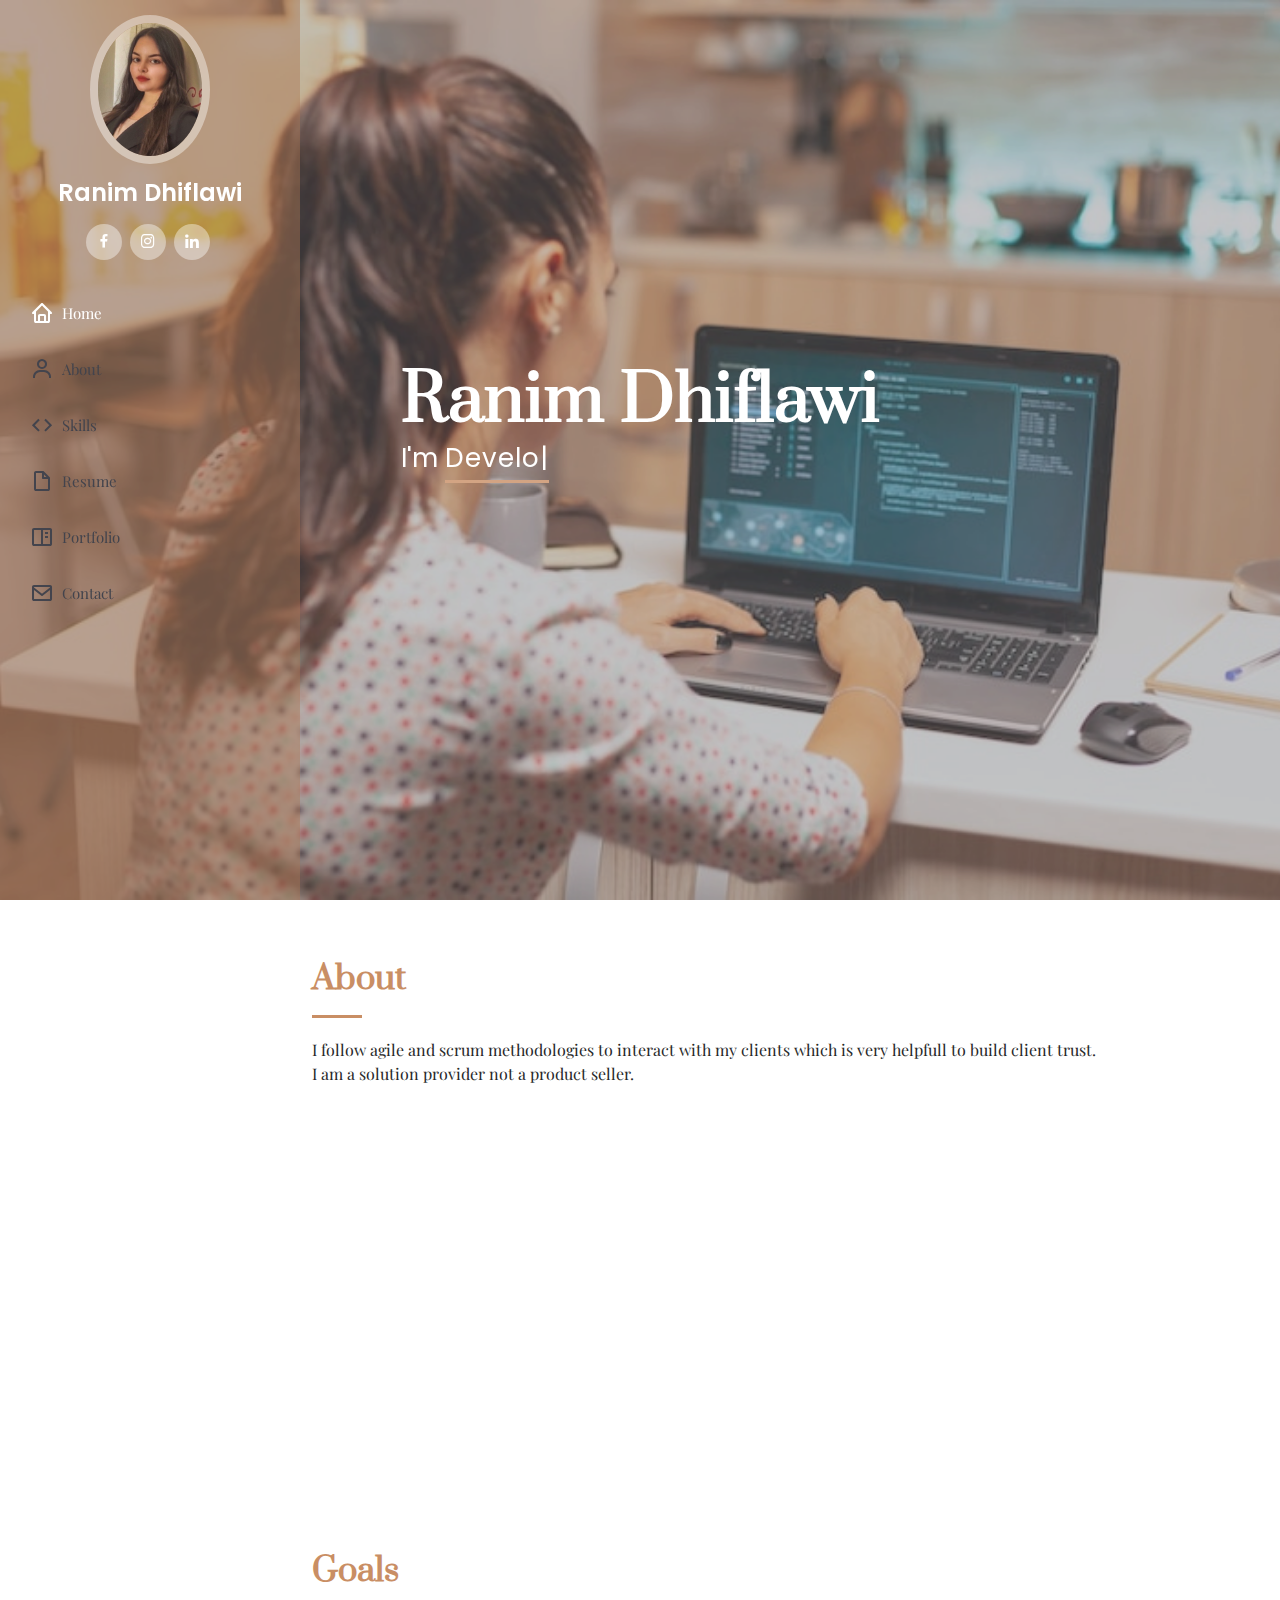
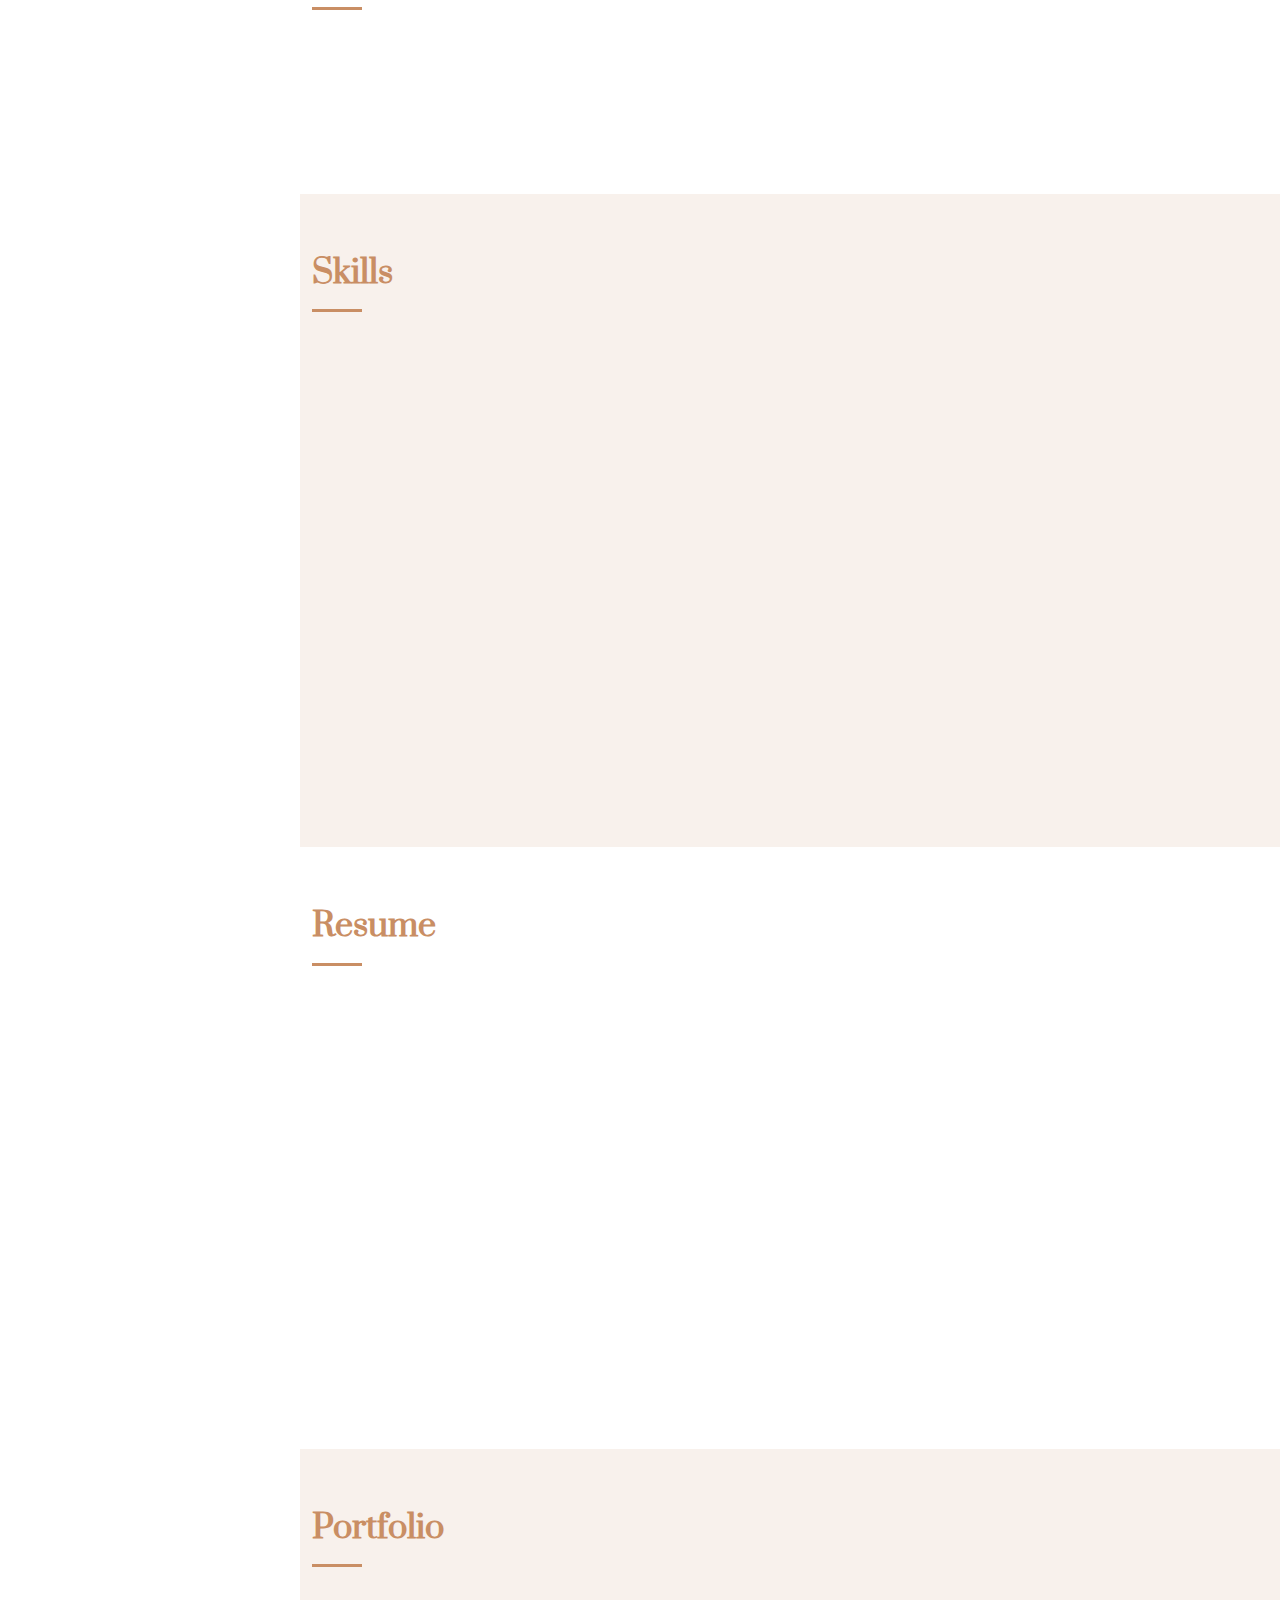
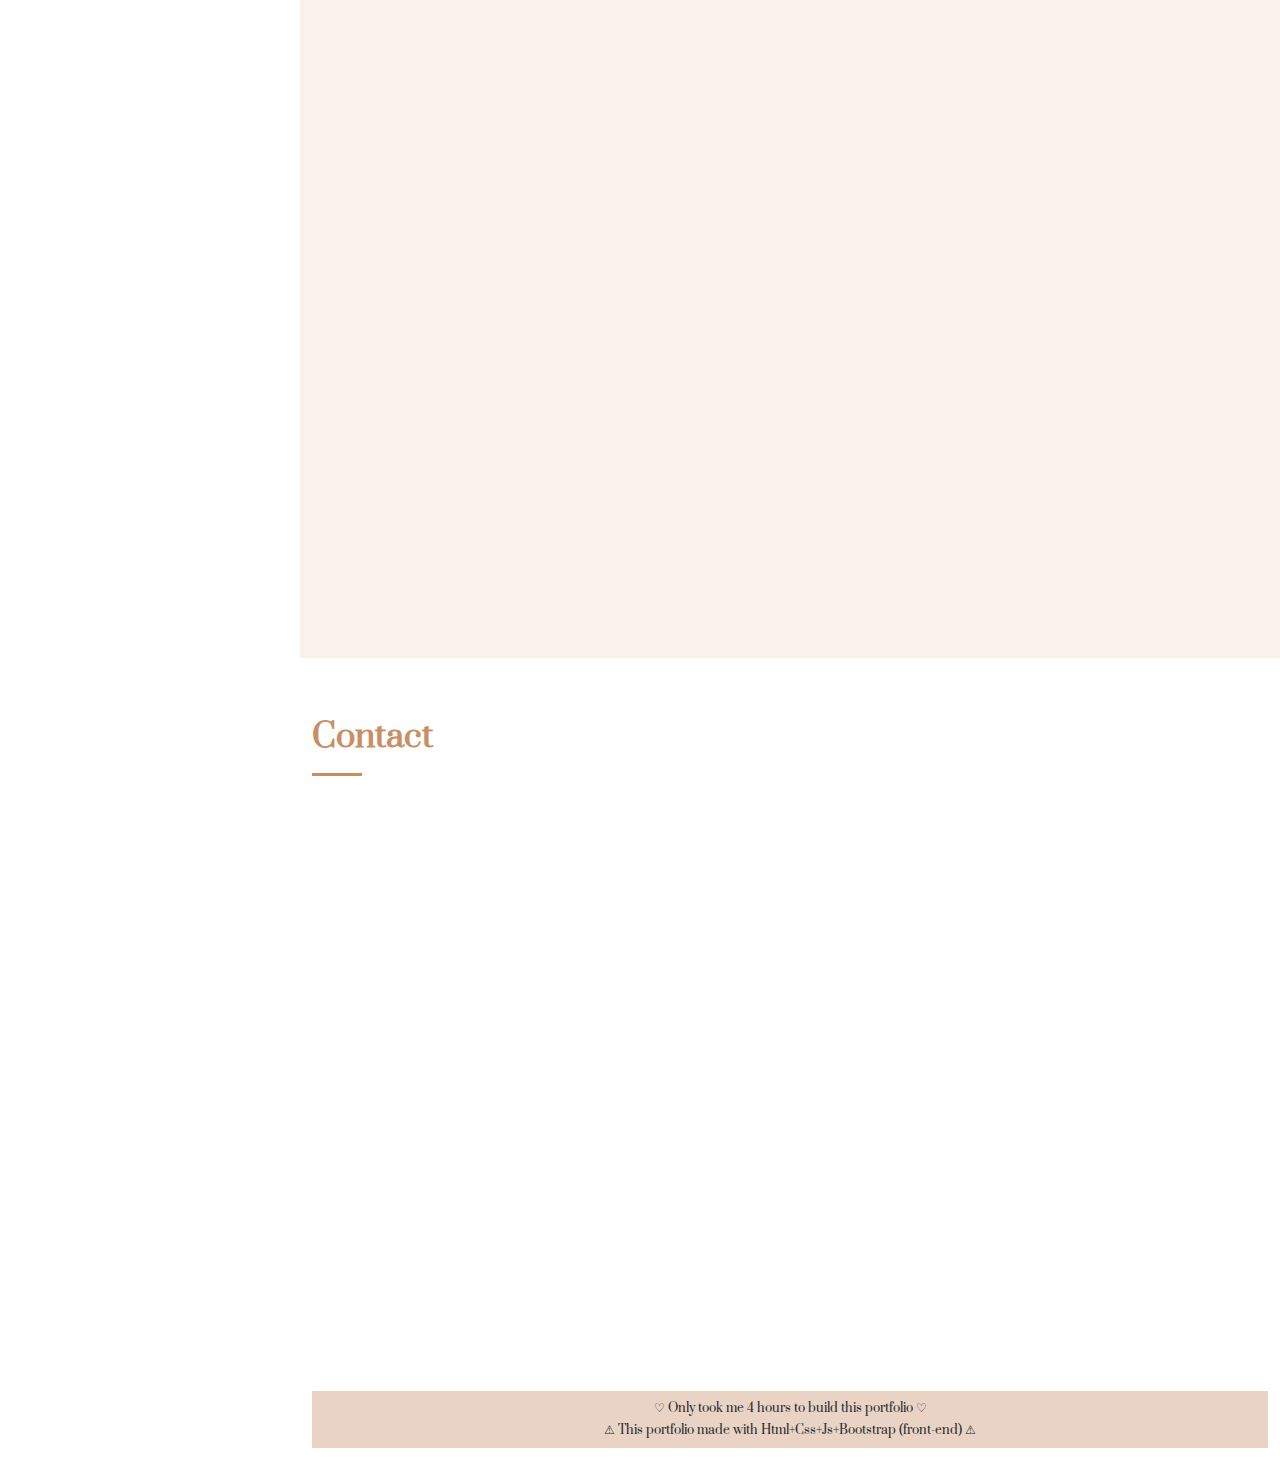
==== index.html @ de50f318 "commit" ====
<!DOCTYPE html>
<html lang="en">
<head>
  <meta charset="utf-8">
  <meta content="width=device-width, initial-scale=1.0" name="viewport">

  <title>Portfolio</title>
  <meta content="" name="description">
  <meta content="" name="keywords">

  <!-- Favicons -->
  <link href="assets/img/favicon.png" rel="icon">
  <link href="assets/img/apple-touch-icon.png" rel="apple-touch-icon">

  <!-- Google Fonts -->
  <link href="https://fonts.googleapis.com/css?family=Open+Sans:300,300i,400,400i,600,600i,700,700i|Raleway:300,300i,400,400i,500,500i,600,600i,700,700i|Poppins:300,300i,400,400i,500,500i,600,600i,700,700i" rel="stylesheet">

  <!-- Vendor CSS Files -->
  <link href="assets/vendor/aos/aos.css" rel="stylesheet">
  <link href="assets/vendor/bootstrap/css/bootstrap.min.css" rel="stylesheet">
  <link href="assets/vendor/bootstrap-icons/bootstrap-icons.css" rel="stylesheet">
  <link href="assets/vendor/boxicons/css/boxicons.min.css" rel="stylesheet">
  <link href="assets/vendor/glightbox/css/glightbox.min.css" rel="stylesheet">
  <link href="assets/vendor/swiper/swiper-bundle.min.css" rel="stylesheet">

  <!-- Template Main CSS File -->
  <link href="assets/css/style.css" rel="stylesheet">

  <!-- =======================================================
  * Template Name: iPortfolio - v3.8.0
  * Template URL: https://bootstrapmade.com/iportfolio-bootstrap-portfolio-websites-template/
  * Author: BootstrapMade.com
  * License: https://bootstrapmade.com/license/
  ======================================================== -->
</head>

<body>

  <!-- ======= Mobile nav toggle button ======= -->
  <i class="bi bi-list mobile-nav-toggle d-xl-none"></i>

  <!-- ======= Header ======= -->
  <header id="header">
    <div class="d-flex flex-column">

      <div class="profile">
        <img src="assets/img/me1.png" alt="" class="img-fluid rounded-circle">
        <h1 class="text-light"><a href="index.html">Ranim Dhiflawi</a></h1>
        <div class="social-links mt-3 text-center">
          <a href="https://www.facebook.com/ranim.dhiflawi/" class="facebook"><i class="bx bxl-facebook"></i></a>
          <a href="https://www.instagram.com/ranim.dhiflawi/" class="instagram"><i class="bx bxl-instagram"></i></a>
          <a href="www.linkedin.com/in/ranim-dhiflawi" class="linkedin"><i class="bx bxl-linkedin"></i></a>
        </div>
      </div>

      <nav id="navbar" class="nav-menu navbar">
        <ul>
          <li><a href="#hero" class="nav-link scrollto active"><i class="bx bx-home"></i> <span>Home</span></a></li>
          <li><a href="#about" class="nav-link scrollto"><i class="bx bx-user"></i> <span>About</span></a></li>
          <li><a href="#skills" class="nav-link scrollto"><i class='bx bx-expand-horizontal'></i> <span>Skills</span></a></li>
          <li><a href="#resume" class="nav-link scrollto"><i class="bx bx-file-blank"></i> <span>Resume</span></a></li>
          <li><a href="#portfolio" class="nav-link scrollto"><i class="bx bx-book-content"></i> <span>Portfolio</span></a></li>
          <li><a href="#contact" class="nav-link scrollto"><i class="bx bx-envelope"></i> <span>Contact</span></a></li>
        </ul>
      </nav><!-- .nav-menu -->
    </div>
  </header><!-- End Header -->

  <!-- ======= Hero Section ======= -->
  <section id="hero" class="d-flex flex-column justify-content-center align-items-center">
    <div class="hero-container" data-aos="fade-in">
      <h1>Ranim Dhiflawi</h1>
      <p>I'm <span class="typed" data-typed-items="Developer,  Designer,  Freelancer"></span></p>
    </div>
  </section><!-- End Hero -->

  <main id="main">

    <!-- ======= About Section ======= -->
    <section id="about" class="about">
      <div class="container">

        <div class="section-title">
          <h2>About</h2>
          <p>I follow agile and scrum methodologies to interact with my clients which is very helpfull to build client trust.<br> I am a solution provider not a product seller.</p>
        </div>

        <div class="row">
          <div class="col-lg-4" data-aos="fade-right">
            <img src="assets/img/me.JPG" class="img-fluid" alt="">
          </div>
          <div class="col-lg-8 pt-4 pt-lg-0 content" data-aos="fade-left">
            <h3>Junior Web Developer.</h3> <br>
            <div class="row">
              <div class="col-lg-6">
                <ul>
                  <li><i class="bi bi-chevron-right"></i> <strong>Birthday:</strong> <span>26 April 2000</span></li>
                  <li><i class="bi bi-chevron-right"></i> <strong>Phone:</strong> <span>+216 92 872 482</span></li>
                  <li><i class="bi bi-chevron-right"></i> <strong>City:</strong> <span>Tunisia</span></li>
                </ul>
              </div>
              <div class="col-lg-6">
                <ul>
                  <li><i class="bi bi-chevron-right"></i> <strong>Degree:</strong> <span>Bachelor</span></li>
                  <li><i class="bi bi-chevron-right"></i> <strong>Email:</strong> <span>dhiflawiranim@gmail.com</span></li>
                  <li><i class="bi bi-chevron-right"></i> <strong>Freelance:</strong> <span>Available</span></li>
                </ul>
              </div>
            </div> <br>
            <p>
              Problem solver and strong communicator eager to prove my value and talent. Motivated to expand my skill set through targeted mentorship and challenging projects.
              <br>Besides, I enjoy working collaboratively but can also run with projects independently.
            </p>
          </div>
        </div>

      </div>
    </section><!-- End About Section -->

    <!-- ======= Facts Section ======= -->
    <section id="facts" class="facts">
      <div class="container">

        <div class="section-title">
          <h2>Goals</h2>
        </div>

        <div class="row no-gutters">

          <div class="col-lg-4 col-md-6 d-md-flex align-items-md-stretch" data-aos="fade-up">
            <div class="count-box">
              <i class="bi bi-emoji-smile"></i>
              <span data-purecounter-start="0" data-purecounter-end="232" data-purecounter-duration="1" class="purecounter"></span>
              <p><strong>Happy Clients</strong></p>
            </div>
          </div>

          <div class="col-lg-4 col-md-6 d-md-flex align-items-md-stretch" data-aos="fade-up" data-aos-delay="100">
            <div class="count-box">
              <i class="bi bi-journal-richtext"></i>
              <span data-purecounter-start="0" data-purecounter-end="521" data-purecounter-duration="1" class="purecounter"></span>
              <p><strong>Completed Projects</strong></p>
            </div>
          </div>


          <div class="col-lg-4 col-md-6 d-md-flex align-items-md-stretch" data-aos="fade-up" data-aos-delay="300">
            <div class="count-box">
              <i class="bi bi-people"></i>
              <span data-purecounter-start="0" data-purecounter-end="32" data-purecounter-duration="1" class="purecounter"></span>
              <p><strong>Experience</strong></p>
            </div>
          </div>

        </div>

      </div>
    </section><!-- End Facts Section -->

    <!-- ======= Skills Section ======= -->
    <section id="skills" class="skills section-bg">
      <div class="container">

        <div class="section-title">
          <h2>Skills</h2>
        </div>

        <div class="row skills-content" >

          <div class="col-lg-6" data-aos="fade-up">

            <div class="progress">
              <span class="skill">HTML <i class="val">90%</i></span>
              <div class="progress-bar-wrap">
                <div class="progress-bar" role="progressbar" aria-valuenow="90" aria-valuemin="0" aria-valuemax="90"></div>
              </div>
            </div>

            <div class="progress">
              <span class="skill">CSS <i class="val">90%</i></span>
              <div class="progress-bar-wrap">
                <div class="progress-bar" role="progressbar" aria-valuenow="90" aria-valuemin="0" aria-valuemax="100"></div>
              </div>
            </div>

            <div class="progress">
              <span class="skill">JavaScript <i class="val">70%</i></span>
              <div class="progress-bar-wrap">
                <div class="progress-bar" role="progressbar" aria-valuenow="70" aria-valuemin="0" aria-valuemax="100"></div>
              </div>
            </div>

          </div>

          <div class="col-lg-6" data-aos="fade-up" data-aos-delay="100">

            <div class="progress">
              <span class="skill">Django <i class="val">80%</i></span>
              <div class="progress-bar-wrap">
                <div class="progress-bar" role="progressbar" aria-valuenow="80" aria-valuemin="0" aria-valuemax="100"></div>
              </div>
            </div>

            <div class="progress">
              <span class="skill">UML <i class="val">95%</i></span>
              <div class="progress-bar-wrap">
                <div class="progress-bar" role="progressbar" aria-valuenow="95" aria-valuemin="0" aria-valuemax="100"></div>
              </div>
            </div>

            <div class="progress">
              <span class="skill">Photoshop <i class="val">50%</i></span>
              <div class="progress-bar-wrap">
                <div class="progress-bar" role="progressbar" aria-valuenow="50" aria-valuemin="0" aria-valuemax="100"></div>
              </div>
            </div>

          </div>

        </div>
     
        <div class="row no-gutters" >
          <div class="col-lg-4" data-aos="fade-up">

            <div class="progress">
              <span class="skill">Arabic<i class="val" style="color: #6b6a6a8d;">Native or bilingual proficiency</i></span>
              <div class="progress-bar-wrap">
                <div class="progress-bar" role="progressbar" aria-valuenow="99" aria-valuemin="0" aria-valuemax="90"></div>
              </div>
            </div>

            

          </div>

          <div class="col-lg-4" data-aos="fade-up" data-aos-delay="100">

            <div class="progress">
              <span class="skill">French <i class="val" style="color: #6b6a6a8d;">Professional working proficiency</i></span>
              <div class="progress-bar-wrap">
                <div class="progress-bar" role="progressbar" aria-valuenow="80" aria-valuemin="0" aria-valuemax="100"></div>
              </div>
            </div>


          </div>
          <div class="col-lg-4" data-aos="fade-up" data-aos-delay="100">

            <div class="progress">
              <span class="skill">English <i class="val" style="color: #6b6a6a8d;">Professional working proficiency</i></span>
              <div class="progress-bar-wrap">
                <div class="progress-bar" role="progressbar" aria-valuenow="50" aria-valuemin="0" aria-valuemax="100"></div>
              </div>
            </div>


          </div>

        </div>
        
        <div class="row no-gutters" >
          <div class="col-lg-12" data-aos="fade-up">

            <div class="progress">
              <p style="font-size:30px ; margin-top: -10px;">📝PS:</p><span class="skill">I also have an interest in artificial intelligence and machine learning. <br>   ↪ I am familiar with detection, face recognition, data mining and classification algorithms. </span> <br>
              
            </div>

            
          </div>
        </div>
      </div>
    </section><!-- End Skills Section -->

    <!-- ======= Resume Section ======= -->
    <section id="resume" class="resume">
      <div class="container">

        <div class="section-title">
          <h2>Resume</h2>
        </div>

        <div class="row">
          <div class="col-lg-6" data-aos="fade-up">
        
            <h3 class="resume-title">🧑‍🎓Education</h3>
            <div class="resume-item">
              <h4>Bachelor of Software Engineering</h4>
              <h5>ISSAT Sousse</h5>
              <p>2019-2022</p>
              
            </div>
            <h3 class="resume-title">💼Training</h3>
            <div class="resume-item">
              <h4>Web Developer</h4>
              <h5>ETC Tunisie</h5>
              <p>2022</p>
              
            </div>
          </div>
          <div class="col-lg-6" data-aos="fade-up" data-aos-delay="100">
            <h3 class="resume-title">🏆Professional Skills</h3>
            <div class="resume-item">
              <h4>Certificate FullStack Web Development</h4>
              <h5>Chaaben Group</h5>
            </div>
            <div class="resume-item">
              <h4>Certificate Django</h4>
              <h5>ITGATE group</h5>
            </div>
          </div>
        </div>

      </div>
    </section><!-- End Resume Section -->

    <!-- ======= Portfolio Section ======= -->
    <section id="portfolio" class="portfolio section-bg">
      <div class="container">

        <div class="section-title">
          <h2>Portfolio</h2>
        </div>

        <div class="row" data-aos="fade-up">
          <div class="col-lg-12 d-flex justify-content-center">
            <ul id="portfolio-flters">
              <li data-filter="*" class="filter-active">All</li>
              <li data-filter=".filter-web">Web</li>
              <li data-filter=".filter-mobile">Mobile</li>
              <li data-filter=".filter-design">Design</li>
            </ul>
          </div>
        </div>

        <div class="row portfolio-container" data-aos="fade-up" data-aos-delay="100">

          <div class="col-lg-4 col-md-6 portfolio-item filter-web">
            <div class="portfolio-wrap">
              <img src="assets/img/portfolio/portfolio-1.png" class="img-fluid" alt="">
              <div class="portfolio-links">
                <a href="assets/img/portfolio/portfolio-1.png" data-gallery="portfolioGallery" class="portfolio-lightbox" title="App 1"><i class="bx bx-plus"></i></a>
                <a href="tedalel.html" title="More Details"><i class="bx bx-link"></i></a>
              </div>
            </div>
          </div>

          <div class="col-lg-4 col-md-6 portfolio-item filter-web">
            <div class="portfolio-wrap">
              <img src="assets/img/portfolio/portfolio-2.png" class="img-fluid" alt="">
              <div class="portfolio-links">
                <a href="assets/img/portfolio/portfolio-2.png" data-gallery="portfolioGallery" class="portfolio-lightbox" title="Web 3"><i class="bx bx-plus"></i></a>
                <a href="moviespree.html" title="More Details"><i class="bx bx-link"></i></a>
              </div>
            </div>
          </div>

          <div class="col-lg-4 col-md-6 portfolio-item filter-web">
            <div class="portfolio-wrap">
              <img src="assets/img/portfolio/portfolio-3.jpg" class="img-fluid" alt="">
              <div class="portfolio-links">
                <a href="assets/img/portfolio/portfolio-3.jpg" data-gallery="portfolioGallery" class="portfolio-lightbox" title="App 2"><i class="bx bx-plus"></i></a>
                <a href="perpro.html" title="More Details"><i class="bx bx-link"></i></a>
              </div>
            </div>
          </div>

          <div class="col-lg-4 col-md-6 portfolio-item filter-mobile">
            <div class="portfolio-wrap">
              <img src="assets/img/portfolio/portfolio-4.png" class="img-fluid" alt="">
              <div class="portfolio-links">
                <a href="assets/img/portfolio/portfolio-4.png" data-gallery="portfolioGallery" class="portfolio-lightbox" title="Card 2"><i class="bx bx-plus"></i></a>
                <a href="doremi.html" title="More Details"><i class="bx bx-link"></i></a>
              </div>
            </div>
          </div>

          <div class="col-lg-4 col-md-6 portfolio-item filter-web">
            <div class="portfolio-wrap">
              <img src="assets/img/portfolio/portfolio-5.png" class="img-fluid" alt="">
              <div class="portfolio-links">
                <a href="assets/img/portfolio/portfolio-5.png" data-gallery="portfolioGallery" class="portfolio-lightbox" title="Web 2"><i class="bx bx-plus"></i></a>
                <a href="shop.html" title="More Details"><i class="bx bx-link"></i></a>
              </div>
            </div>
          </div>

          <div class="col-lg-4 col-md-6 portfolio-item filter-design">
            <div class="portfolio-wrap">
              <img src="assets/img/portfolio/portfolio-6.jpg" class="img-fluid" alt="">
              <div class="portfolio-links">
                <a href="assets/img/portfolio/portfolio-6.jpg" data-gallery="portfolioGallery" class="portfolio-lightbox" title="App 3"><i class="bx bx-plus"></i></a>
                <a href="design.html" title="More Details"><i class="bx bx-link"></i></a>
              </div>
            </div>
          </div>

          

         

        </div>

      </div>
    </section><!-- End Portfolio Section -->
    
    <!-- ======= Contact Section ======= -->
    <section id="contact" class="contact">
      <div class="container">

        <div class="section-title">
          <h2>Contact</h2>
        </div>

        <div class="row" data-aos="fade-in">

          <div class="col-lg-5 d-flex align-items-stretch">
            <div class="info">
              <br><br><br>
              <div class="address">
                <i class="bi bi-geo-alt"></i>
                <h4>Location:</h4>
                <p style="font-size: 15px;">Tunisia</p>
              </div>
              <br>
              <div class="email">
                <i class="bi bi-envelope"></i>
                <h4>Email:</h4>
                <p style="font-size: 15px;">dhiflawiranim@gmail.com</p>
              </div>
              <br>
              <div class="phone">
                <i class="bi bi-phone"></i>
                <h4>Call:</h4>
                <p style="font-size: 15px;">+216 92 872 482</p>
              </div>

             
            </div>

          </div>

          <div class="col-lg-7 mt-5 mt-lg-0 d-flex align-items-stretch">
            <svg style="width: 90%;"class="animated" id="freepik_stories-get-in-touch" xmlns="http://www.w3.org/2000/svg" viewBox="0 0 500 500" version="1.1" xmlns:xlink="http://www.w3.org/1999/xlink" xmlns:svgjs="http://svgjs.com/svgjs"><style>svg#freepik_stories-get-in-touch:not(.animated) .animable {opacity: 0;}svg#freepik_stories-get-in-touch.animated #freepik--Icons--inject-32 {animation: 1s 1 forwards cubic-bezier(.36,-0.01,.5,1.38) slideUp,1.5s Infinite  linear shake;animation-delay: 0s,1s;}            @keyframes slideUp {                0% {                    opacity: 0;                    transform: translateY(30px);                }                100% {                    opacity: 1;                    transform: inherit;                }            }                    @keyframes shake {                10%, 90% {                    transform: translate3d(-1px, 0, 0);                  }                  20%, 80% {                    transform: translate3d(2px, 0, 0);                  }                  30%, 50%, 70% {                    transform: translate3d(-4px, 0, 0);                  }                  40%, 60% {                    transform: translate3d(4px, 0, 0);                  }            }        </style><g id="freepik--background-simple--inject-32" class="animable" style="transform-origin: 247.088px 207.689px;"><path d="M324.18,23.36S251.45-2.51,180.05,38.67,72.62,161.59,41.69,227.06,28.56,359.14,83.06,389.51s91.56-14.4,168-16.58,97,8.75,160.47-34.44,74.92-145.2,24.87-220.68S324.18,23.36,324.18,23.36Z" style="fill: #C98E64; transform-origin: 247.088px 207.689px;" id="elexdwy76edvf" class="animable"></path><g id="el2ajh9bhrj6d"><path d="M324.18,23.36S251.45-2.51,180.05,38.67,72.62,161.59,41.69,227.06,28.56,359.14,83.06,389.51s91.56-14.4,168-16.58,97,8.75,160.47-34.44,74.92-145.2,24.87-220.68S324.18,23.36,324.18,23.36Z" style="fill: rgb(255, 255, 255); opacity: 0.7; transform-origin: 247.088px 207.689px;" class="animable" id="elhmolal4bxnr"></path></g></g><g id="freepik--Plants--inject-32" class="animable" style="transform-origin: 252.028px 394.725px;"><path d="M454.36,398.16c-4-.57-11.61-5.53-11.62-5.53s4.79-4,5.12-4.24c3.89-2.49,12.86-5,16.85-1.73a6.12,6.12,0,0,1,.13,9.11C462.25,398.33,457.77,398.65,454.36,398.16Z" style="fill: #C98E64; transform-origin: 454.774px 391.727px;" id="el5gx2bafg2ir" class="animable"></path><path d="M379.77,359.77c-.1,0,1.77-6,1.93-6.36,1.87-4.22,8-11.27,13.1-10.73a6.11,6.11,0,0,1,5.13,7.51c-.74,3.58-4.3,6.32-7.42,7.79C388.85,359.71,379.77,359.77,379.77,359.77Z" style="fill: #C98E64; transform-origin: 389.936px 351.21px;" id="el6gqkf5opfiu" class="animable"></path><path d="M372.3,459.83c-1.77,2.2-3.38,4.27-4.82,6.17h-3.64c1.83-2.35,4-5,6.38-7.88,1.4-1.68,2.93-3.44,4.52-5.24a59.67,59.67,0,0,1-4-5.55c-3.25,1.09-9.89.8-10.75.76-.25,2.13-.47,4.22-.65,6.18-.42,4.45-.67,8.4-.84,11.73h-3c.24-3.4.59-7.44,1.11-12,.25-2.18.55-4.49.89-6.87-.84-.25-7.65-2.38-10.15-4.59-2.27-2-4.6-5.2-4.35-8.4a5.38,5.38,0,0,1,6.18-5.08c4.47.81,7.87,8.26,8.41,12.28,0,.24.09,2.85.1,4.5.14-1,.27-1.91.42-2.91.3-2,.66-3.93,1-6,.22-1,.44-2,.66-3.07s.54-2.09.81-3.15c.67-2.43,1.47-4.87,2.33-7.31-1.73-.26-7.85-1.3-10.41-2.95s-5.33-4.44-5.57-7.64a5.39,5.39,0,0,1,5.34-6c4.54.12,9,7,10.18,10.87.07.24.57,3.12.82,4.71.53-1.46,1.05-2.92,1.63-4.38,1.68-4.21,3.51-8.43,5.32-12.64.55-1.29,1.09-2.59,1.63-3.88-.61-.09-7.91-1.16-10.78-3-2.54-1.64-5.33-4.44-5.57-7.64a5.39,5.39,0,0,1,5.34-6c4.54.12,9,7,10.17,10.87.09.29.81,4.44.94,5.51,1.2-2.85,2.36-5.7,3.39-8.55a95.17,95.17,0,0,0,3.49-11.77c-.29,0-7.91-1.13-10.85-3-2.54-1.64-5.33-4.44-5.57-7.64a5.38,5.38,0,0,1,5.34-6c4.54.12,9,7,10.17,10.86.08.26.63,3.42.86,4.93h.26a69.09,69.09,0,0,0,1.31-12.28c.07-2.27,0-4.44-.1-6.55-1.44-.06-8-.39-10.85-1.81s-5.79-3.82-6.38-7a5.39,5.39,0,0,1,4.66-6.51c4.52-.38,9.74,5.94,11.3,9.68.09.21.72,2.37,1.16,4-.06-1-.11-1.94-.19-2.85-.29-3.43-.76-6.54-1.2-9.3-.26-1.57-.53-3-.8-4.29-1.38-.8-6.92-4.06-8.75-6.57s-3.37-6.07-2.44-9.14a5.38,5.38,0,0,1,7.13-3.63c4.19,1.75,5.91,9.76,5.57,13.8,0,.35-1.12,5.76-1.19,5.72l-.08-.05c.28,1.26.57,2.62.85,4.11.5,2.75,1,5.87,1.41,9.3a96.06,96.06,0,0,1,.64,11.12,70.85,70.85,0,0,1-1,12.42c0,.05,0,.1,0,.14.62-1.17,2.47-4.41,2.64-4.64,2.39-3.27,8.95-8.19,13.26-6.76a5.37,5.37,0,0,1,3,7.41c-1.31,2.93-4.89,4.62-7.84,5.3-3.33.77-10.59-.71-11.17-.83a95.7,95.7,0,0,1-3.32,12.25c-.79,2.34-1.66,4.67-2.56,7,.57-1,1.08-1.89,1.17-2,2.39-3.27,8.94-8.19,13.26-6.76a5.37,5.37,0,0,1,3,7.41c-1.31,2.93-4.88,4.62-7.83,5.3s-9.21-.45-10.85-.77c-.36.89-.7,1.78-1.06,2.67-1.72,4.26-3.45,8.5-5,12.71-.55,1.48-1,3-1.54,4.45.51-.89.94-1.64,1-1.74,2.39-3.28,8.94-8.19,13.26-6.77a5.38,5.38,0,0,1,3,7.42c-1.31,2.93-4.88,4.62-7.83,5.29s-8.61-.33-10.56-.71c-.46,1.54-.93,3.07-1.31,4.58-.23,1-.53,2-.71,3.06s-.4,2.06-.6,3.08c-.3,2-.63,4-.88,5.94-.19,1.34-.34,2.62-.49,3.91.53-1.48,1.64-4.36,1.76-4.59a20.88,20.88,0,0,1,7.35-7.55,5.93,5.93,0,0,1,.64-1,5.37,5.37,0,0,1,7.95-.83c3.29,3.14,2,11.23.24,14.88-.1.22-1.49,2.43-2.4,3.81.66-.73,1.28-1.45,2-2.19,1.34-1.48,2.71-2.92,4.19-4.47l2.25-2.19c.73-.75,1.6-1.45,2.4-2.18,1.91-1.67,3.92-3.26,6-4.82-1.29-1.17-5.82-5.41-7-8.2s-2-6.64-.43-9.44a5.38,5.38,0,0,1,7.74-2c3.72,2.61,3.69,10.8,2.49,14.68-.07.24-1.24,2.92-1.91,4.38,1.24-.92,2.48-1.85,3.77-2.75,3.73-2.59,7.58-5.1,11.42-7.61l3.5-2.33c-.47-.42-6-5.34-7.33-8.46-1.22-2.77-2-6.65-.43-9.45a5.37,5.37,0,0,1,7.74-2c3.72,2.6,3.69,10.8,2.49,14.67-.09.29-1.78,4.16-2.26,5.12,2.57-1.72,5.11-3.45,7.54-5.26a93.76,93.76,0,0,0,9.41-7.9c-.22-.19-6-5.3-7.38-8.5-1.22-2.77-2-6.65-.44-9.44a5.37,5.37,0,0,1,7.74-2c3.73,2.61,3.69,10.8,2.5,14.67-.08.26-1.37,3.2-2,4.59a1.59,1.59,0,0,1,.21.15,68.46,68.46,0,0,0,7.87-9.52c1.31-1.86,2.46-3.7,3.53-5.52-1.17-.85-6.47-4.75-8.05-7.49s-2.72-6.39-1.47-9.34a5.37,5.37,0,0,1,7.47-2.87c4,2.18,4.85,10.33,4.09,14.31,0,.22-.71,2.38-1.21,3.94.47-.83,1-1.68,1.41-2.48,1.65-3,3-5.87,4.13-8.42.64-1.45,1.2-2.77,1.7-4-.72-1.42-3.53-7.21-3.67-10.31s.53-6.92,3-9a5.37,5.37,0,0,1,7.95.9c2.53,3.77-.45,11.4-3,14.58-.21.28-4.1,4.19-4.14,4.12l-.05-.09c-.46,1.21-1,2.5-1.55,3.9-1.1,2.57-2.37,5.47-4,8.53a93.42,93.42,0,0,1-5.6,9.63,69.44,69.44,0,0,1-7.73,9.78.94.94,0,0,1-.1.1c1.16-.64,4.49-2.31,4.76-2.41,3.8-1.41,12-1.9,14.79,1.67a5.37,5.37,0,0,1-1.6,7.84c-2.7,1.72-6.61,1.15-9.45.09-3.2-1.2-8.44-6.43-8.86-6.85a94.35,94.35,0,0,1-9.53,8.38c-2,1.52-4,3-6,4.43,1-.52,1.95-1,2.09-1,3.8-1.41,12-1.9,14.79,1.67a5.37,5.37,0,0,1-1.6,7.84c-2.7,1.72-6.61,1.16-9.45.1s-7.44-5.46-8.63-6.63c-.78.54-1.56,1.1-2.35,1.64-3.78,2.6-7.57,5.18-11.21,7.83-1.28.93-2.5,1.9-3.74,2.86.92-.47,1.69-.85,1.81-.89,3.8-1.41,12-1.9,14.79,1.67a5.37,5.37,0,0,1-1.59,7.84c-2.71,1.72-6.62,1.16-9.46.09s-7-5-8.41-6.41c-1.23,1-2.47,2-3.61,3.09-.77.73-1.56,1.38-2.29,2.16l-2.2,2.24c-1.34,1.48-2.73,3-4,4.46-.89,1-1.73,2-2.57,3,1.27-.94,3.78-2.73,4-2.86,3.55-2,11.55-3.69,14.87-.59a5.38,5.38,0,0,1-.38,8C392.91,461,389,461,386,460.42c-3.26-.68-9-4.87-9.74-5.39C374.87,456.67,373.53,458.28,372.3,459.83Z" style="fill: #C98E64; transform-origin: 400.286px 394.725px;" id="elz5tg2j8b96k" class="animable"></path><path d="M328.36,398.16c-4-.57-11.61-5.53-11.62-5.53s4.79-4,5.12-4.24c3.89-2.49,12.86-5,16.85-1.73a6.12,6.12,0,0,1,.13,9.11C336.25,398.33,331.77,398.65,328.36,398.16Z" style="fill: #C98E64; transform-origin: 328.774px 391.727px;" id="el2bnd87ljjyt" class="animable"></path><path d="M253.77,359.77c-.1,0,1.77-6,1.93-6.36,1.87-4.22,8-11.27,13.1-10.73a6.11,6.11,0,0,1,5.13,7.51c-.74,3.58-4.3,6.32-7.42,7.79C262.85,359.71,253.77,359.77,253.77,359.77Z" style="fill: #C98E64; transform-origin: 263.936px 351.21px;" id="ela0jkjw63gin" class="animable"></path><path d="M246.3,459.83c-1.77,2.2-3.38,4.27-4.82,6.17h-3.64c1.83-2.35,4-5,6.38-7.88,1.4-1.68,2.93-3.44,4.52-5.24a59.67,59.67,0,0,1-4-5.55c-3.25,1.09-9.89.8-10.75.76-.25,2.13-.47,4.22-.65,6.18-.42,4.45-.67,8.4-.84,11.73h-2.95c.24-3.4.59-7.44,1.11-12,.25-2.18.55-4.49.89-6.87-.84-.25-7.65-2.38-10.15-4.59-2.27-2-4.6-5.2-4.35-8.4a5.38,5.38,0,0,1,6.18-5.08c4.47.81,7.87,8.26,8.41,12.28,0,.24.09,2.85.1,4.5.14-1,.27-1.91.42-2.91.3-2,.66-3.93,1-6,.22-1,.44-2,.66-3.07s.54-2.09.81-3.15c.67-2.43,1.47-4.87,2.33-7.31-1.73-.26-7.85-1.3-10.41-2.95s-5.33-4.44-5.57-7.64a5.39,5.39,0,0,1,5.34-6c4.54.12,9,7,10.18,10.87.07.24.57,3.12.82,4.71.53-1.46,1-2.92,1.63-4.38,1.68-4.21,3.51-8.43,5.32-12.64.55-1.29,1.09-2.59,1.63-3.88-.61-.09-7.91-1.16-10.78-3-2.54-1.64-5.33-4.44-5.57-7.64a5.39,5.39,0,0,1,5.34-6c4.54.12,9,7,10.17,10.87.09.29.81,4.44.94,5.51,1.2-2.85,2.36-5.7,3.39-8.55a95.17,95.17,0,0,0,3.49-11.77c-.29,0-7.91-1.13-10.85-3-2.54-1.64-5.33-4.44-5.57-7.64a5.38,5.38,0,0,1,5.34-6c4.54.12,9,7,10.17,10.86.08.26.63,3.42.86,4.93h.26a69.09,69.09,0,0,0,1.31-12.28c.07-2.27,0-4.44-.1-6.55-1.44-.06-8-.39-10.85-1.81s-5.79-3.82-6.38-7a5.39,5.39,0,0,1,4.65-6.51c4.53-.38,9.75,5.94,11.31,9.68.09.21.72,2.37,1.16,4-.06-1-.11-1.94-.19-2.85-.29-3.43-.76-6.54-1.2-9.3-.26-1.57-.53-3-.8-4.29-1.38-.8-6.92-4.06-8.75-6.57s-3.37-6.07-2.44-9.14a5.38,5.38,0,0,1,7.13-3.63c4.19,1.75,5.91,9.76,5.57,13.8,0,.35-1.12,5.76-1.19,5.72l-.08-.05c.28,1.26.57,2.62.85,4.11.5,2.75,1.05,5.87,1.41,9.3a96.06,96.06,0,0,1,.64,11.12,70.85,70.85,0,0,1-1.05,12.42c0,.05,0,.1,0,.14.62-1.17,2.47-4.41,2.64-4.64,2.39-3.27,8.95-8.19,13.26-6.76a5.37,5.37,0,0,1,3,7.41c-1.31,2.93-4.89,4.62-7.84,5.3-3.33.77-10.59-.71-11.17-.83a95.7,95.7,0,0,1-3.32,12.25c-.79,2.34-1.66,4.67-2.56,7,.57-1,1.08-1.89,1.17-2,2.39-3.27,8.94-8.19,13.26-6.76a5.37,5.37,0,0,1,3,7.41c-1.31,2.93-4.88,4.62-7.83,5.3s-9.21-.45-10.85-.77c-.36.89-.7,1.78-1.06,2.67-1.72,4.26-3.45,8.5-5,12.71-.55,1.48-1,3-1.54,4.45.51-.89.94-1.64,1-1.74,2.39-3.28,8.94-8.19,13.26-6.77a5.38,5.38,0,0,1,3,7.42c-1.31,2.93-4.88,4.62-7.83,5.29s-8.61-.33-10.56-.71c-.46,1.54-.93,3.07-1.31,4.58-.23,1-.53,2-.71,3.06s-.4,2.06-.6,3.08c-.3,2-.63,4-.88,5.94-.19,1.34-.34,2.62-.49,3.91.53-1.48,1.64-4.36,1.76-4.59a20.88,20.88,0,0,1,7.35-7.55,5.93,5.93,0,0,1,.64-1,5.37,5.37,0,0,1,8-.83c3.29,3.14,2,11.23.24,14.88-.1.22-1.49,2.43-2.4,3.81.66-.73,1.28-1.45,2-2.19,1.34-1.48,2.71-2.92,4.19-4.47l2.25-2.19c.73-.75,1.6-1.45,2.4-2.18,1.91-1.67,3.92-3.26,6-4.82-1.29-1.17-5.82-5.41-7-8.2s-2-6.64-.43-9.44a5.38,5.38,0,0,1,7.74-2c3.72,2.61,3.69,10.8,2.49,14.68-.07.24-1.24,2.92-1.91,4.38,1.24-.92,2.48-1.85,3.77-2.75,3.73-2.59,7.58-5.1,11.42-7.61l3.5-2.33c-.47-.42-6-5.34-7.33-8.46-1.22-2.77-2-6.65-.43-9.45a5.37,5.37,0,0,1,7.74-2c3.72,2.6,3.69,10.8,2.49,14.67-.09.29-1.78,4.16-2.26,5.12,2.57-1.72,5.11-3.45,7.54-5.26a93.76,93.76,0,0,0,9.41-7.9c-.22-.19-6-5.3-7.38-8.5-1.22-2.77-2-6.65-.44-9.44a5.37,5.37,0,0,1,7.74-2c3.73,2.61,3.69,10.8,2.5,14.67-.08.26-1.37,3.2-2,4.59a1.59,1.59,0,0,1,.21.15,68.46,68.46,0,0,0,7.87-9.52c1.31-1.86,2.46-3.7,3.53-5.52-1.17-.85-6.47-4.75-8.05-7.49s-2.72-6.39-1.47-9.34a5.37,5.37,0,0,1,7.47-2.87c4,2.18,4.85,10.33,4.09,14.31,0,.22-.71,2.38-1.21,3.94.47-.83,1-1.68,1.41-2.48,1.65-3,3-5.87,4.13-8.42.64-1.45,1.2-2.77,1.7-4-.72-1.42-3.53-7.21-3.67-10.31s.53-6.92,3-9a5.37,5.37,0,0,1,7.95.9c2.53,3.77-.45,11.4-3,14.58-.21.28-4.1,4.19-4.14,4.12l-.05-.09c-.46,1.21-1,2.5-1.55,3.9-1.1,2.57-2.37,5.47-4,8.53a93.42,93.42,0,0,1-5.6,9.63,69.44,69.44,0,0,1-7.73,9.78.94.94,0,0,1-.1.1c1.16-.64,4.49-2.31,4.76-2.41,3.8-1.41,12-1.9,14.79,1.67a5.37,5.37,0,0,1-1.6,7.84c-2.7,1.72-6.61,1.15-9.45.09-3.2-1.2-8.44-6.43-8.86-6.85a94.35,94.35,0,0,1-9.53,8.38c-2,1.52-4,3-6,4.43,1-.52,1.95-1,2.09-1,3.8-1.41,12-1.9,14.79,1.67a5.37,5.37,0,0,1-1.6,7.84c-2.7,1.72-6.61,1.16-9.45.1s-7.44-5.46-8.63-6.63c-.78.54-1.56,1.1-2.35,1.64-3.78,2.6-7.57,5.18-11.21,7.83-1.28.93-2.5,1.9-3.74,2.86.92-.47,1.69-.85,1.81-.89,3.8-1.41,12-1.9,14.79,1.67a5.37,5.37,0,0,1-1.59,7.84c-2.71,1.72-6.62,1.16-9.46.09s-7-5-8.41-6.41c-1.23,1-2.47,2-3.61,3.09-.77.73-1.56,1.38-2.29,2.16l-2.2,2.24c-1.34,1.48-2.73,3-4,4.46-.89,1-1.73,2-2.57,3,1.27-.94,3.78-2.73,4-2.86,3.55-2,11.55-3.69,14.87-.59a5.38,5.38,0,0,1-.38,8C266.91,461,263,461,260,460.42c-3.26-.68-9-4.87-9.74-5.39C248.87,456.67,247.53,458.28,246.3,459.83Z" style="fill: #C98E64; transform-origin: 274.336px 394.725px;" id="elfx1yha05eor" class="animable"></path><path d="M48.33,405.73c3.56-.51,10.32-4.92,10.32-4.92s-4.25-3.57-4.55-3.76c-3.45-2.21-11.42-4.46-15-1.54A5.44,5.44,0,0,0,39,403.6C41.32,405.88,45.3,406.17,48.33,405.73Z" style="fill: #C98E64; transform-origin: 47.9484px 400.012px;" id="el8uv7axga5yx" class="animable"></path><path d="M114.61,371.62c.08,0-1.58-5.33-1.72-5.65-1.66-3.75-7.07-10-11.64-9.54a5.43,5.43,0,0,0-4.56,6.68c.66,3.17,3.83,5.61,6.6,6.92C106.54,371.56,114.6,371.62,114.61,371.62Z" style="fill: #C98E64; transform-origin: 105.573px 364.013px;" id="elhzkzmm2fmsi" class="animable"></path><path d="M121.24,460.52c1.57,2,3,3.79,4.28,5.48h3.24c-1.63-2.09-3.53-4.45-5.67-7-1.25-1.49-2.61-3.06-4-4.65a53.18,53.18,0,0,0,3.59-4.94c2.88,1,8.78.71,9.55.67.22,1.9.41,3.75.57,5.5.37,3.95.6,7.46.75,10.42h2.62c-.21-3-.52-6.61-1-10.66-.22-1.93-.49-4-.78-6.1.74-.23,6.79-2.12,9-4.08,2-1.79,4.09-4.62,3.87-7.46a4.79,4.79,0,0,0-5.49-4.52c-4,.72-7,7.34-7.48,10.91,0,.21-.08,2.53-.08,4-.13-.86-.24-1.7-.38-2.59-.27-1.75-.59-3.49-.92-5.36-.2-.9-.39-1.81-.59-2.73s-.48-1.86-.72-2.8c-.59-2.16-1.3-4.33-2.07-6.49,1.54-.24,7-1.16,9.24-2.63s4.74-3.94,5-6.78a4.79,4.79,0,0,0-4.75-5.3c-4,.11-8,6.2-9,9.65-.06.22-.51,2.78-.73,4.2-.47-1.3-.93-2.6-1.45-3.9-1.49-3.74-3.12-7.49-4.72-11.23-.5-1.15-1-2.3-1.46-3.44.55-.08,7-1,9.58-2.68,2.26-1.46,4.74-3.94,5-6.79a4.77,4.77,0,0,0-4.74-5.29c-4,.11-8,6.19-9,9.65-.08.26-.72,3.95-.83,4.9-1.07-2.53-2.1-5.06-3-7.59a84.77,84.77,0,0,1-3.09-10.46c.25,0,7-1,9.63-2.69,2.26-1.46,4.74-3.94,5-6.79a4.77,4.77,0,0,0-4.74-5.29c-4,.11-8,6.19-9,9.65-.07.23-.56,3-.76,4.38h-.23A61.88,61.88,0,0,1,114,378.79c-.06-2,0-4,.09-5.83,1.28,0,7.13-.34,9.64-1.6s5.15-3.4,5.67-6.2a4.78,4.78,0,0,0-4.13-5.78c-4-.34-8.66,5.27-10,8.6-.07.18-.64,2.1-1,3.51.06-.85.1-1.72.17-2.53.25-3,.67-5.81,1.07-8.26.23-1.39.47-2.65.71-3.82,1.23-.7,6.15-3.6,7.77-5.83s3-5.39,2.17-8.12a4.78,4.78,0,0,0-6.33-3.23c-3.73,1.56-5.26,8.67-5,12.26,0,.31,1,5.12,1,5.09L116,357c-.25,1.12-.51,2.33-.76,3.65-.45,2.45-.93,5.22-1.25,8.26a84.62,84.62,0,0,0-.57,9.89,62.53,62.53,0,0,0,.93,11l0,.13c-.55-1-2.19-3.92-2.34-4.13-2.13-2.9-8-7.27-11.78-6a4.78,4.78,0,0,0-2.66,6.59c1.16,2.61,4.33,4.1,7,4.71,3,.68,9.41-.63,9.92-.74a84,84,0,0,0,3,10.89c.7,2.08,1.47,4.15,2.27,6.21-.51-.88-1-1.68-1-1.78-2.13-2.91-7.95-7.28-11.78-6a4.78,4.78,0,0,0-2.66,6.59c1.16,2.6,4.33,4.1,7,4.7s8.18-.39,9.64-.68c.31.79.62,1.59.94,2.37,1.53,3.79,3.07,7.55,4.46,11.3.5,1.31.93,2.63,1.38,3.95-.45-.79-.84-1.45-.91-1.55-2.13-2.91-8-7.28-11.78-6a4.78,4.78,0,0,0-2.66,6.59c1.16,2.6,4.34,4.1,7,4.71s7.64-.3,9.38-.63c.41,1.36.83,2.72,1.16,4.06.21.91.48,1.78.64,2.72s.35,1.83.53,2.74c.27,1.75.56,3.55.78,5.27.17,1.19.3,2.33.44,3.48-.48-1.32-1.46-3.88-1.57-4.08a18.39,18.39,0,0,0-6.53-6.71,5.21,5.21,0,0,0-.56-.9,4.78,4.78,0,0,0-7.07-.73c-2.92,2.79-1.79,10-.22,13.22.1.19,1.33,2.15,2.14,3.38l-1.75-2c-1.19-1.31-2.41-2.59-3.73-4l-2-1.94c-.65-.67-1.42-1.29-2.14-1.94-1.69-1.48-3.48-2.89-5.31-4.28,1.15-1,5.17-4.81,6.26-7.28s1.78-5.91.39-8.4a4.79,4.79,0,0,0-6.88-1.8c-3.31,2.32-3.28,9.6-2.22,13,.07.22,1.11,2.6,1.71,3.9-1.11-.82-2.21-1.65-3.36-2.45-3.31-2.3-6.73-4.52-10.14-6.76-1-.68-2.07-1.38-3.11-2.07.41-.37,5.3-4.74,6.51-7.51,1.08-2.47,1.78-5.91.39-8.4a4.79,4.79,0,0,0-6.88-1.8c-3.3,2.32-3.28,9.6-2.21,13,.08.26,1.58,3.69,2,4.54-2.28-1.52-4.53-3.06-6.7-4.67a83.6,83.6,0,0,1-8.35-7c.19-.17,5.31-4.71,6.55-7.56,1.09-2.46,1.78-5.9.39-8.39a4.78,4.78,0,0,0-6.88-1.8c-3.3,2.32-3.28,9.6-2.21,13,.07.23,1.21,2.84,1.78,4.07a2.14,2.14,0,0,1-.19.13,61.38,61.38,0,0,1-7-8.45c-1.16-1.65-2.18-3.29-3.14-4.91,1-.75,5.75-4.22,7.16-6.65s2.41-5.68,1.3-8.3a4.76,4.76,0,0,0-6.63-2.54c-3.54,1.93-4.32,9.17-3.64,12.71,0,.19.63,2.11,1.08,3.5-.42-.74-.87-1.49-1.26-2.21-1.46-2.67-2.64-5.21-3.66-7.47-.58-1.29-1.07-2.47-1.52-3.58.64-1.26,3.14-6.4,3.27-9.16s-.48-6.14-2.67-8a4.77,4.77,0,0,0-7.06.8c-2.25,3.35.4,10.13,2.63,13,.2.24,3.65,3.72,3.69,3.65l0-.07c.41,1.07.87,2.22,1.39,3.46,1,2.29,2.1,4.86,3.51,7.58a85.22,85.22,0,0,0,5,8.56,61.53,61.53,0,0,0,6.86,8.68l.1.1c-1-.57-4-2.06-4.23-2.15-3.38-1.26-10.64-1.69-13.14,1.48a4.78,4.78,0,0,0,1.41,7c2.41,1.53,5.88,1,8.4.08,2.85-1.06,7.5-5.71,7.87-6.09a82.72,82.72,0,0,0,8.48,7.45c1.73,1.35,3.51,2.65,5.32,3.93-.91-.46-1.73-.87-1.85-.91-3.38-1.25-10.65-1.69-13.14,1.49a4.77,4.77,0,0,0,1.41,7c2.41,1.53,5.88,1,8.4.08s6.61-4.84,7.67-5.88l2.09,1.46c3.36,2.31,6.72,4.6,10,6.95,1.14.83,2.23,1.69,3.33,2.54-.81-.41-1.5-.75-1.61-.79-3.38-1.25-10.64-1.69-13.14,1.49a4.77,4.77,0,0,0,1.42,7c2.4,1.53,5.88,1,8.4.08s6.21-4.46,7.47-5.7c1.1.91,2.19,1.82,3.21,2.75.69.65,1.39,1.23,2,1.92l2,2c1.19,1.31,2.43,2.66,3.56,4,.8.9,1.54,1.78,2.28,2.66-1.12-.84-3.36-2.43-3.56-2.54-3.15-1.75-10.26-3.28-13.21-.52a4.78,4.78,0,0,0,.34,7.1c2.15,1.87,5.66,1.9,8.29,1.35,2.9-.61,8-4.32,8.66-4.79C119,457.71,120.15,459.14,121.24,460.52Z" style="fill: #C98E64; transform-origin: 96.5402px 402.691px;" id="eltg2o94jv43q" class="animable"></path></g><g id="freepik--Device--inject-32" class="animable" style="transform-origin: 257px 239.175px;"><rect x="156.87" y="50.04" width="200.26" height="378.27" rx="7.67" style="fill: rgb(38, 50, 56); stroke: rgb(38, 50, 56); stroke-linecap: round; stroke-linejoin: round; transform-origin: 257px 239.175px;" id="eldzeyf16zgx" class="animable"></rect><rect x="165.78" y="91.57" width="182.46" height="295.2" style="fill: rgb(255, 255, 255); stroke: rgb(38, 50, 56); stroke-linecap: round; stroke-linejoin: round; transform-origin: 257.01px 239.17px;" id="elwax0jcg8s9l" class="animable"></rect><path d="M276.84,70.91H237.17a2.7,2.7,0,0,1-2.7-2.7h0a2.7,2.7,0,0,1,2.7-2.71h39.67a2.7,2.7,0,0,1,2.7,2.71h0A2.7,2.7,0,0,1,276.84,70.91Z" style="fill: rgb(255, 255, 255); transform-origin: 257.005px 68.205px;" id="eld05kvwq0cc" class="animable"></path><path d="M267.82,403.44A10.82,10.82,0,1,0,257,414.26,10.81,10.81,0,0,0,267.82,403.44Z" style="fill: rgb(255, 255, 255); stroke: rgb(38, 50, 56); stroke-linecap: round; stroke-linejoin: round; stroke-width: 0.704333px; transform-origin: 257px 403.44px;" id="elnb0c8533ac" class="animable"></path><rect x="251.52" y="397.95" width="10.97" height="10.97" style="fill: rgb(38, 50, 56); transform-origin: 257.005px 403.435px;" id="eltln5pqy3w8" class="animable"></rect></g><g id="freepik--character-2--inject-32" class="animable" style="transform-origin: 403.916px 286.187px;"><path d="M361.78,274.83l-1.18,9s-4.88,33.43-1.5,50.71,9.76,34.93,10.14,39.06-1.88,20.28.75,33.43,7.51,39.06,7.51,39.06l-4.13,9.77s-8.64,5.63-9.76,7.51a1.69,1.69,0,0,0,.75,2.63h27a15.36,15.36,0,0,0,1.13-6.39V433.32c0-2.63,1.5-47.32,3-55.21s3-67.61,3-67.61H400s7.14,59.34,9,65.73,9.77,33.8,12,39.44,4.89,25.16,6.39,30.05a101.1,101.1,0,0,1,3.38,13.52,33,33,0,0,0,1.88,6.76H453s.38-3.38-1.13-5.63-11.26-12-12.77-19.16S441.36,401,441,389.38s-3.76-13.15-3.76-23.29S441,325.15,441,310.5s-2-28.15-5.67-35.86l-5.22-5.08H365.48Z" style="fill: rgb(217, 217, 217); stroke: rgb(38, 50, 56); stroke-linecap: round; stroke-linejoin: round; transform-origin: 405.475px 367.78px;" id="elgqd73i3s52q" class="animable"></path><path d="M442.15,447.92l0,.05s-5.26-3.38-7.14-.75-1.88,4.13-1.88,4.13h-4a67.18,67.18,0,0,1,1.75,7.89,33,33,0,0,0,1.88,6.76H453s.38-3.38-1.13-5.63C450.81,458.77,445.64,453.43,442.15,447.92Z" style="fill: #C98E64; stroke: rgb(38, 50, 56); stroke-linecap: round; stroke-linejoin: round; transform-origin: 441.086px 456.109px;" id="elgdlzewec17i" class="animable"></path><path d="M432.72,466H453a11.72,11.72,0,0,0-.07-2.61H431.81C432.27,464.89,432.72,466,432.72,466Z" style="fill: rgb(255, 255, 255); stroke: rgb(38, 50, 56); stroke-linecap: round; stroke-linejoin: round; transform-origin: 442.426px 464.695px;" id="elxmxt1shqg1o" class="animable"></path><path d="M392.53,459.61v-6.38h-7.14s.38-3-3-5.26-6.77,3-6.77,3h-.18l-2.07,4.88s-8.64,5.63-9.76,7.51a1.69,1.69,0,0,0,.75,2.63h27A15.36,15.36,0,0,0,392.53,459.61Z" style="fill: #C98E64; stroke: rgb(38, 50, 56); stroke-linecap: round; stroke-linejoin: round; transform-origin: 377.894px 456.698px;" id="el0ezf80fr7lw" class="animable"></path><path d="M363.59,463.39a1.69,1.69,0,0,0,.77,2.61h27a11.07,11.07,0,0,0,.78-2.61Z" style="fill: rgb(255, 255, 255); stroke: rgb(38, 50, 56); stroke-linecap: round; stroke-linejoin: round; transform-origin: 377.693px 464.695px;" id="el4kzuxu33er5" class="animable"></path><path d="M439,427.36c.63-12.79,2.23-30.18,2-38-.37-11.65-3.76-13.15-3.76-23.29S441,325.15,441,310.5s-2-28.15-5.67-35.86l-5.22-5.08H365.48l-3.7,5.27-1.18,9s-4.88,33.43-1.5,50.71,9.76,34.93,10.14,39.06-1.88,20.28.75,33.43c1.16,5.77,2.74,14,4.16,21.42a70,70,0,0,0,18.46,1.67c.32-10.87,1.62-45.19,2.92-52,1.5-7.89,3-67.61,3-67.61H400s7.14,59.34,9,65.73,9.77,33.8,12,39.44c1,2.4,2,7.32,3,12.56A32.47,32.47,0,0,0,439,427.36Z" style="fill: rgb(255, 255, 255); stroke: rgb(38, 50, 56); stroke-linecap: round; stroke-linejoin: round; transform-origin: 399.465px 349.872px;" id="elaxr5ndarz19" class="animable"></path><line x1="404.55" y1="307.12" x2="424.83" y2="290.97" style="fill: none; stroke: rgb(38, 50, 56); stroke-linecap: round; stroke-linejoin: round; transform-origin: 414.69px 299.045px;" id="elffbixelqmg" class="animable"></line><line x1="374.87" y1="292.47" x2="385.39" y2="301.11" style="fill: none; stroke: rgb(38, 50, 56); stroke-linecap: round; stroke-linejoin: round; transform-origin: 380.13px 296.79px;" id="elulsnx6y3i5" class="animable"></line><path d="M419,110.46s-8.63-5.1-8.43-2.35,3.92,4.7,3.92,4.7-12.36-1.76-14.32-1,1.38,1.77,1.38,1.77-15.3,11.76-20.59,19.8-10,19.81-4.51,28.83,13.53,16.08,27.06,20,26.86-.2,35.88-3.92,18-14.32,16.47-27.65S442.49,123.4,433.66,114s-14.31-8-14.31-6.67A17.75,17.75,0,0,1,419,110.46Z" style="fill: rgb(38, 50, 56); stroke: rgb(38, 50, 56); stroke-linecap: round; stroke-linejoin: round; transform-origin: 415.014px 145.086px;" id="elvempcwz427" class="animable"></path><path d="M397.84,166.16l-2,15.09s-14.32,4.7-19.61,6.86-7.65,4.9-8.63,7.25-15,35-15.6,38.1.39,4.51,4.7,6.47S373,234.64,373,234.64l1.57,5.49s-7.85,13.33-9.22,17.64-3.53,17.06-3.53,17.06,14.9,7.45,38.43,6.87,35.1-7.06,35.1-7.06-2.55-12.75-5.29-20.2-5.1-10.39-5.1-13.33,8.63-18.24,8.63-18.24l18.22,8.59s-4.3-14.86-5.48-24.86-3.21-11.63-7.14-15.16-21.17-8.62-21.76-9,.78-16.86.78-16.86S403.33,169.5,397.84,166.16Z" style="fill: rgb(217, 217, 217); stroke: rgb(38, 50, 56); stroke-linecap: round; stroke-linejoin: round; transform-origin: 401.825px 223.656px;" id="elx53ikixiybo" class="animable"></path><path d="M409.22,176.49c2.74-1,6-3.59,8.56-5.91.21-2.81.39-5,.39-5s-14.84,3.94-20.33.6l-1.35,10C399.53,178.9,404.49,178.27,409.22,176.49Z" style="fill: rgb(38, 50, 56); stroke: rgb(38, 50, 56); stroke-linecap: round; stroke-linejoin: round; transform-origin: 407.33px 171.802px;" id="elm506qjyici" class="animable"></path><path d="M430,254.44c-2.75-7.45-5.1-10.39-5.1-13.33s8.63-18.24,8.63-18.24l18.22,8.59s-4.3-14.86-5.48-24.86c-.63-5.41-1.53-8.36-2.83-10.5-27.94,3.55-59-2.82-71.39-5.83a11.69,11.69,0,0,0-4.49,5.09c-1,2.36-15,35-15.6,38.1s.39,4.51,4.7,6.47S373,234.64,373,234.64l1.57,5.49s-7.85,13.33-9.22,17.64-3.53,17.06-3.53,17.06,14.9,7.45,38.43,6.87,35.1-7.06,35.1-7.06S432.76,261.89,430,254.44Z" style="fill: #C98E64; stroke: rgb(38, 50, 56); stroke-linecap: round; stroke-linejoin: round; transform-origin: 401.775px 236.001px;" id="elmzvwpm9gm8p" class="animable"></path><path d="M375.48,229.24s-3.9-8.17-2.84-12.43,1.78-5.33,1.78-5.33" style="fill: none; stroke: rgb(38, 50, 56); stroke-linecap: round; stroke-linejoin: round; transform-origin: 373.969px 220.36px;" id="el14o5oy2ky69" class="animable"></path><path d="M446.29,206.6c-.63-5.41-1.53-8.36-2.83-10.5-27.94,3.55-59-2.82-71.39-5.83a11.69,11.69,0,0,0-4.49,5.09c-.34.83-2.31,5.42-4.73,11.14,11,3,53.13,13.43,84.87,8.54C447.12,212.13,446.6,209.2,446.29,206.6Z" style="fill: #C98E64; stroke: rgb(38, 50, 56); stroke-linecap: round; stroke-linejoin: round; transform-origin: 405.285px 203.298px;" id="elqcl7sjy2vol" class="animable"></path><path d="M401.67,129.7l25,16.11-.69,6.51s4.46-4.45,5.15.35-1,7.2-4.12,8.57-4.8,1-4.8,1-7.54,8.22-13,10.28-11.3,2.6-14-1.86-6.54-12.54-5.51-17.34S400,129.7,400,129.7Z" style="fill: rgb(217, 217, 217); stroke: rgb(38, 50, 56); stroke-linecap: round; stroke-linejoin: round; transform-origin: 410.406px 151.88px;" id="elq6syj4jg3h" class="animable"></path><path d="M404.13,144.93a5.35,5.35,0,0,1-1.18,3.33c-1.17,1.18-3.92,2.75-3.92,3.92s2.55,3.53,4.9,3.34" style="fill: none; stroke: rgb(38, 50, 56); stroke-linecap: round; stroke-linejoin: round; transform-origin: 401.58px 150.23px;" id="elxf4ofmyb92" class="animable"></path><path d="M399.81,158.07a6.72,6.72,0,0,0,7.85-.2" style="fill: none; stroke: rgb(38, 50, 56); stroke-linecap: round; stroke-linejoin: round; transform-origin: 403.735px 158.554px;" id="elr9xefgbj6nk" class="animable"></path><path d="M409.23,147.87s4.31-1.57,6.66,1.76" style="fill: none; stroke: rgb(38, 50, 56); stroke-linecap: round; stroke-linejoin: round; transform-origin: 412.56px 148.565px;" id="elmwzxfn36g87" class="animable"></path><path d="M395.89,145.91s3.53-1.57,5.3.39" style="fill: none; stroke: rgb(38, 50, 56); stroke-linecap: round; stroke-linejoin: round; transform-origin: 398.54px 145.807px;" id="elb0roej7n0sb" class="animable"></path><path d="M398.05,139.24a5,5,0,0,1,5.49-1.57" style="fill: none; stroke: rgb(38, 50, 56); stroke-linecap: round; stroke-linejoin: round; transform-origin: 400.795px 138.321px;" id="el4pmgay1jtuk" class="animable"></path><path d="M411.19,139.63s5.49.2,6.66,5.3" style="fill: none; stroke: rgb(38, 50, 56); stroke-linecap: round; stroke-linejoin: round; transform-origin: 414.52px 142.28px;" id="el4hixztpgg95" class="animable"></path><path d="M361,227s-6.08,2.35-8,6.08-1.57,12.35,6.07,14.51,64.12-9.22,64.12-9.22a64.86,64.86,0,0,0,4.51,6.08c1.38,1.37,4.91,4.12,5.1,5.29s.59,8.63,2.16,9,1-3.53,1-3.53,2.55-3.72,2.55-5.49.39-7.45,0-8.82-9.61-9.41-11.57-10-52.16-2-56.86-2.75S362.56,226.79,361,227Z" style="fill: rgb(217, 217, 217); stroke: rgb(38, 50, 56); stroke-linecap: round; stroke-linejoin: round; transform-origin: 395.351px 242.861px;" id="elqela0dg1k4" class="animable"></path><g id="eldnt17lzstek"><rect x="415.39" y="150.74" width="11.83" height="26.49" rx="2.31" style="fill: #C98E64; stroke: rgb(38, 50, 56); stroke-miterlimit: 10; transform-origin: 421.305px 163.985px; transform: rotate(-146.39deg);" class="animable" id="elft847qg003"></rect></g><path d="M429,173.35s1.24-3.18,2.47-5.47,1.24-3.36.36-3.36a4.88,4.88,0,0,0-3.89,3.71,18.34,18.34,0,0,0-.35,5.83Z" style="fill: rgb(217, 217, 217); stroke: rgb(38, 50, 56); stroke-miterlimit: 10; transform-origin: 429.973px 169.29px;" id="elo0z3y5u1qno" class="animable"></path><path d="M418.39,185.54s10.07-10.07,10.42-10.95,0-12.35-.15-15.59a1,1,0,0,0-.85-1h0a1,1,0,0,0-1.21.93l-.79,9.29-2.31-11.7a1,1,0,0,0-1-.84h0a1,1,0,0,0-1,1.09l.65,13-2.9-11.13a1.08,1.08,0,0,0-1.33-.77h0a1.08,1.08,0,0,0-.79,1.16l1.31,12-2.47,2.12v-4.24l-3-5a.84.84,0,0,0-1.09-.32h0a.83.83,0,0,0-.39,1.09l2,4.39s-3.89,15.9-4.07,16.43.71,3.36,1.24,4.42,24.2,51.22,25.61,53.16,10.95,4.95,15.19.35,2.83-9.18.53-14.48S418.39,185.54,418.39,185.54Z" style="fill: rgb(217, 217, 217); stroke: rgb(38, 50, 56); stroke-miterlimit: 10; transform-origin: 431.792px 200.767px;" id="elz0cycdcnu8" class="animable"></path></g><g id="freepik--Icons--inject-32" class="animable animator-active" style="transform-origin: 254px 241px;"><circle cx="254" cy="149" r="42" style="fill: #C98E64; transform-origin: 254px 149px;" id="elzohh3tdasj" class="animable"></circle><polygon points="279.64 129.99 229.86 129.99 254.4 153.65 279.64 129.99" style="fill: rgb(38, 50, 56); transform-origin: 254.75px 141.82px;" id="el4utcyp9bbww" class="animable"></polygon><polygon points="264.37 148.41 281.7 163.73 281.7 132.17 264.37 148.41" style="fill: rgb(38, 50, 56); transform-origin: 273.035px 147.95px;" id="eleyr4upwxfew" class="animable"></polygon><polygon points="244.62 148.38 227.06 131.46 227.06 163.01 244.62 148.38" style="fill: rgb(38, 50, 56); transform-origin: 235.84px 147.235px;" id="elgt81is8anir" class="animable"></polygon><polygon points="262.17 150.47 254.37 157.78 246.79 150.48 228.52 165.7 279.4 165.7 262.17 150.47" style="fill: rgb(38, 50, 56); transform-origin: 253.96px 158.085px;" id="elt8pu5gceme9" class="animable"></polygon><circle cx="254" cy="241" r="42" style="fill: #C98E64; transform-origin: 254px 241px;" id="elk4aa5h6g06" class="animable"></circle><path d="M248.39,227.75a1.86,1.86,0,0,0,2.67.71c1.37-.75,2.74-1.5,4-2.37a5.34,5.34,0,0,0,1.1-1.49c-.25-.59-.38-1-.58-1.36-.54-1-1.12-2-1.69-3l-5.79-10a2,2,0,0,0-3.11-.83c-1.24.7-2.47,1.4-3.68,2.14a1.83,1.83,0,0,0-.75,2.64Q244.46,221,248.39,227.75Z" style="fill: rgb(38, 50, 56); transform-origin: 248.215px 218.867px;" id="elzvajvb7ldfb" class="animable"></path><path d="M277.22,260.66q-3.8-6.6-7.62-13.18a1.89,1.89,0,0,0-2.87-.81q-1.91,1.07-3.78,2.19a1.88,1.88,0,0,0-.83,2.64l8.28,14.13a1.85,1.85,0,0,0,2.19.17c1.34-.73,2.69-1.46,4-2.31a6.24,6.24,0,0,0,1.18-1.45A9.66,9.66,0,0,0,277.22,260.66Z" style="fill: rgb(38, 50, 56); transform-origin: 269.82px 256.192px;" id="el57n0y07ybq7" class="animable"></path><path d="M260.08,252.41a6,6,0,0,1-5-.44,12.62,12.62,0,0,1-2.38-1.58A23.57,23.57,0,0,1,245.31,238c-.73-3-.93-6,1.37-8.4L238.16,215c-.67.43-1.32.84-1.93,1.27a7.94,7.94,0,0,0-3.73,7.34,47.41,47.41,0,0,0,1.29,8.81,69.76,69.76,0,0,0,14.71,27.08,36.76,36.76,0,0,0,9,7.91,9.77,9.77,0,0,0,11.08-.51Z" style="fill: rgb(38, 50, 56); transform-origin: 250.529px 241.945px;" id="el6kg87ujc2f7" class="animable"></path><circle cx="254" cy="333" r="42" style="fill: #C98E64; transform-origin: 254px 333px;" id="elcljdtb8kn9" class="animable"></circle><path d="M247.81,340.87h-9.33v4.73a5.82,5.82,0,0,0,5.41,5.81Z" style="fill: rgb(38, 50, 56); transform-origin: 243.145px 346.14px;" id="el3m6jkrikj4a" class="animable"></path><path d="M273.82,324.67h-4v8.23a8,8,0,0,1-8,8h-.14L247.4,351.43h15.5l-3.83,10.3L273,351.43h.84a5.84,5.84,0,0,0,5.84-5.83V330.5A5.84,5.84,0,0,0,273.82,324.67Z" style="fill: rgb(38, 50, 56); transform-origin: 263.54px 343.2px;" id="elvdzpnyre2b" class="animable"></path><path d="M261.81,312H232.3a5.83,5.83,0,0,0-5.83,5.83v15.1a5.84,5.84,0,0,0,5.83,5.84h18.59L247.06,349,261,338.74h.84a5.85,5.85,0,0,0,5.84-5.84V317.8A5.84,5.84,0,0,0,261.81,312Z" style="fill: rgb(38, 50, 56); transform-origin: 247.075px 330.5px;" id="elne54uxvqv7h" class="animable"></path><circle cx="238.97" cy="324.97" r="2.09" style="fill: #C98E64; transform-origin: 238.97px 324.97px;" id="elee48yzzwxy" class="animable"></circle><path d="M249.57,325a2.09,2.09,0,1,1-2.09-2.09A2.1,2.1,0,0,1,249.57,325Z" style="fill: #C98E64; transform-origin: 247.48px 325px;" id="elolsih2dyzu" class="animable"></path><path d="M258.07,325a2.09,2.09,0,1,1-2.08-2.09A2.09,2.09,0,0,1,258.07,325Z" style="fill: #C98E64; transform-origin: 255.98px 325px;" id="elfwhjrl3nhqc" class="animable"></path></g><g id="freepik--character-1--inject-32" class="animable" style="transform-origin: 117.925px 284.473px;"><path d="M153.17,210.61l.76-1,12.39-16.88s1.68-10.07,2.52-12.59,2.52-7.83,3.08-9.79,1.12-4.2,2.24-3.36,1.12,4.2.56,5.88a9.53,9.53,0,0,0-.28,4.75c.28.84,15.11-11.75,16.5-10.63s-.55,6.44-3.35,10.07-14.27,16.79-14.27,16.79-13.15,35.25-17.07,40.85-4.75,3.08-8.67,0-9-10.07-9-10.07Z" style="fill: rgb(255, 255, 255); stroke: rgb(38, 50, 56); stroke-linecap: round; stroke-linejoin: round; transform-origin: 164.99px 202.415px;" id="el9anrwm8n9x6" class="animable"></path><path d="M173.6,187.11s1.4-5,2.8-6.16,6.71-4.47,6.71-4.47l3.64-11.2s1.12-.84.84,1.68-.84,8.12-1.68,10.63-4.48,7-4.48,7" style="fill: rgb(255, 255, 255); stroke: rgb(38, 50, 56); stroke-linecap: round; stroke-linejoin: round; transform-origin: 180.617px 176.128px;" id="el9b0fzh469ev" class="animable"></path><polygon points="133.03 167.8 154.57 210.05 138.07 226.84 133.31 210.89 133.03 167.8" style="fill: #C98E64; stroke: rgb(38, 50, 56); stroke-linecap: round; stroke-linejoin: round; transform-origin: 143.8px 197.32px;" id="elhsgw39yct0l" class="animable"></polygon><polygon points="136.09 220.22 138.07 226.84 154.57 210.05 151.6 204.23 136.09 220.22" style="fill: rgb(38, 50, 56); stroke: rgb(38, 50, 56); stroke-miterlimit: 10; transform-origin: 145.33px 215.535px;" id="el4bqk2mrvfzi" class="animable"></polygon><path d="M81.38,446l-2,7.93s-11.73,6.5-12.63,7.4-.55,4.69-.55,4.69H99.78a30.79,30.79,0,0,0-.72-8.66,95.2,95.2,0,0,1-.93-10.61Z" style="fill: rgb(38, 50, 56); stroke: rgb(38, 50, 56); stroke-linecap: round; stroke-linejoin: round; transform-origin: 82.983px 456.01px;" id="el6zt2c62prw6" class="animable"></path><path d="M66.21,466H99.78a20.14,20.14,0,0,0,0-2.17H66.15C66.12,465,66.21,466,66.21,466Z" style="fill: rgb(255, 255, 255); stroke: rgb(38, 50, 56); stroke-linecap: round; stroke-linejoin: round; transform-origin: 82.9766px 464.915px;" id="elxr7c2lul6z" class="animable"></path><path d="M67.48,461a15.62,15.62,0,0,1,8.12-3.61c5.41-.91,10.29,1.08,11.37,2.16s1.8,4.15,1.8,4.15l-22.62.18A1.89,1.89,0,0,1,67.48,461Z" style="fill: rgb(255, 255, 255); stroke: rgb(38, 50, 56); stroke-linecap: round; stroke-linejoin: round; transform-origin: 77.314px 460.519px;" id="elulbdue0ojim" class="animable"></path><path d="M96.35,452.37c0,1.95-.68,3.52-1.53,3.52s-1.54-1.57-1.54-3.52.69-3.52,1.54-3.52S96.35,450.43,96.35,452.37Z" style="fill: rgb(255, 255, 255); stroke: rgb(38, 50, 56); stroke-linecap: round; stroke-linejoin: round; transform-origin: 94.815px 452.37px;" id="el1b64kq1n6no" class="animable"></path><path d="M165.18,446l2,7.93s11.73,6.5,12.63,7.4.54,4.69.54,4.69H146.78a30.34,30.34,0,0,1,.72-8.66,97,97,0,0,0,.92-10.61Z" style="fill: rgb(38, 50, 56); stroke: rgb(38, 50, 56); stroke-linecap: round; stroke-linejoin: round; transform-origin: 163.573px 456.01px;" id="elpkbpqt7cm9" class="animable"></path><path d="M180.34,466H146.78a21.47,21.47,0,0,1-.06-2.17h33.69A20.08,20.08,0,0,1,180.34,466Z" style="fill: rgb(255, 255, 255); stroke: rgb(38, 50, 56); stroke-linecap: round; stroke-linejoin: round; transform-origin: 163.565px 464.915px;" id="elkm03fx8xnbb" class="animable"></path><path d="M179.08,461a15.68,15.68,0,0,0-8.12-3.61c-5.41-.91-10.29,1.08-11.37,2.16s-1.81,4.15-1.81,4.15l22.63.18A1.89,1.89,0,0,0,179.08,461Z" style="fill: rgb(255, 255, 255); stroke: rgb(38, 50, 56); stroke-linecap: round; stroke-linejoin: round; transform-origin: 169.241px 460.519px;" id="el824hi8xtdgf" class="animable"></path><path d="M150.2,452.37c0,1.95.69,3.52,1.54,3.52s1.53-1.57,1.53-3.52-.68-3.52-1.53-3.52S150.2,450.43,150.2,452.37Z" style="fill: rgb(255, 255, 255); stroke: rgb(38, 50, 56); stroke-linecap: round; stroke-linejoin: round; transform-origin: 151.735px 452.37px;" id="elhnyxkzz41od" class="animable"></path><polygon points="81 277.66 79.89 295.16 81.38 445.98 98.13 446.73 114.89 307.45 117.13 306.7 148.42 446.73 165.18 445.98 157.72 352.14 146.46 271.6 81 277.66" style="fill: rgb(255, 255, 255); stroke: rgb(38, 50, 56); stroke-linecap: round; stroke-linejoin: round; transform-origin: 122.535px 359.165px;" id="el52vrllndroi" class="animable"></polygon><polyline points="116.36 282.41 116.36 295.18 119.84 289.38 120.43 280.67" style="fill: none; stroke: gray; stroke-linecap: round; stroke-linejoin: round; transform-origin: 118.395px 287.925px;" id="el5fmd1lhjv9d" class="animable"></polyline><path d="M92.46,165.84S54.69,182.35,54.13,184s-10.63,43.37-9,47.28a9.56,9.56,0,0,0,12,5c5.31-2,10.35-22.38,10.35-22.38s11.75,35.81,11.75,39.45,1.12,26,1.12,26,21.54,3.07,39.45-1.12,26.58-6.72,26.58-6.72l-8.39-51.2s-4.48-50.64-5-52.6-32.46-2.52-35-2.24S92.46,165.84,92.46,165.84Z" style="fill: #C98E64; stroke: rgb(38, 50, 56); stroke-linecap: round; stroke-linejoin: round; transform-origin: 95.6659px 222.918px;" id="elkw8k31l64r" class="animable"></path><path d="M63.81,226a26,26,0,0,0-6.67-10.89c-3.12-2.77-7.27-1.2-10.11.52-1.5,7.77-2.47,14.3-1.85,15.73a9.56,9.56,0,0,0,12,5C59.61,235.46,62,230.8,63.81,226Z" style="fill: rgb(38, 50, 56); stroke: rgb(38, 50, 56); stroke-miterlimit: 10; transform-origin: 54.4px 225.275px;" id="elsban89wwrvj" class="animable"></path><path d="M74.87,237l63.71-13.39-.51-3.16s-.1-1-.25-2.81l-64.74,13.6C73.68,233.1,74.28,235,74.87,237Z" style="fill: rgb(38, 50, 56); transform-origin: 105.83px 227.32px;" id="elnohuwqvea1n" class="animable"></path><path d="M146.46,271.6l-6.29-38.34-62.55,13a45.48,45.48,0,0,1,1.69,7.2c0,3.63,1.12,26,1.12,26s21.54,3.07,39.45-1.12S146.46,271.6,146.46,271.6Z" style="fill: rgb(38, 50, 56); stroke: rgb(38, 50, 56); stroke-miterlimit: 10; transform-origin: 112.04px 256.902px;" id="ely0jgnpzzrw" class="animable"></path><path d="M98.06,165.56c-2.52.28-5.6.28-5.6.28s-7.08,3.1-15.16,6.75L110,206.35s7-33.67,6.38-36.57a30.31,30.31,0,0,0-1.16-4C107.19,165.49,99.26,165.43,98.06,165.56Z" style="fill: rgb(38, 50, 56); stroke: rgb(38, 50, 56); stroke-miterlimit: 10; transform-origin: 96.8594px 185.922px;" id="elzqb0k6xnxz" class="animable"></path><path d="M108.69,156.05s1.68,14.55,2.52,17.35-4.76,22.38-4.76,22.38-16.23-16.51-18.19-21.26-6.43-21.27-6.43-21.27S96.1,160.53,108.69,156.05Z" style="fill: rgb(255, 255, 255); stroke: rgb(38, 50, 56); stroke-linecap: round; stroke-linejoin: round; transform-origin: 96.5629px 174.515px;" id="elt4ee0y3ppnn" class="animable"></path><path d="M81.83,153.25s1,3.77,2.3,8.22c.68.38,1.5.81,2.5,1.31a28.68,28.68,0,0,0,17,3.11,7.91,7.91,0,0,0,5.76-4.2c-.4-3.13-.69-5.64-.69-5.64C96.1,160.53,81.83,153.25,81.83,153.25Z" style="fill: rgb(38, 50, 56); stroke: rgb(38, 50, 56); stroke-linecap: round; stroke-linejoin: round; transform-origin: 95.61px 159.682px;" id="eltpqqg76059o" class="animable"></path><path d="M101.5,119.33s4.24,8.49,7.08,12.17,7.36,11.9,5.38,16.71-3.28,13-9.63,13.88a28.76,28.76,0,0,1-17-3.12c-5.1-2.55-5.66-3.4-5.66-3.4s-4.25,0-6.8-2-7.64-8.21-6.23-13.59,4.82-5.95,4.82-5.95-7.08-2.83-2.55-9.91,14.15-9.62,18.69-9.62S101.5,119.33,101.5,119.33Z" style="fill: rgb(255, 255, 255); stroke: rgb(38, 50, 56); stroke-linecap: round; stroke-linejoin: round; transform-origin: 91.422px 138.405px;" id="elesqlt7pngm8" class="animable"></path><path d="M100.08,128.67a8.21,8.21,0,0,0,2.55,2.55c2,1.42,4.81.57,4,3.12s-2.83,3.39-4.53,3.11" style="fill: none; stroke: rgb(38, 50, 56); stroke-linecap: round; stroke-linejoin: round; transform-origin: 103.426px 133.086px;" id="el20wii6vwkab" class="animable"></path><path d="M106.88,140.57s-5.38,3.11-9.06,2.83a10.08,10.08,0,0,1-5.38-1.7" style="fill: none; stroke: rgb(38, 50, 56); stroke-linecap: round; stroke-linejoin: round; transform-origin: 99.66px 141.994px;" id="elm6q3wy0zaal" class="animable"></path><path d="M95,143.4s2,7.08,4.81,4.81a10.45,10.45,0,0,0,3.4-6A18.57,18.57,0,0,1,95,143.4Z" style="fill: rgb(38, 50, 56); stroke: rgb(38, 50, 56); stroke-linecap: round; stroke-linejoin: round; transform-origin: 99.105px 145.434px;" id="elq62a2mzxj7g" class="animable"></path><path d="M94.71,131.13c.62,1,.64,2.09,0,2.47s-1.6-.1-2.23-1.08-.64-2.09,0-2.48S94.08,130.14,94.71,131.13Z" style="fill: rgb(38, 50, 56); transform-origin: 93.5931px 131.818px;" id="elwg2hy8wv8a" class="animable"></path><path d="M103.75,126.85c.62,1,.64,2.1,0,2.48s-1.6-.1-2.23-1.09-.64-2.09,0-2.47S103.12,125.87,103.75,126.85Z" style="fill: rgb(38, 50, 56); transform-origin: 102.633px 127.55px;" id="el83c0qa4k1ex" class="animable"></path><path d="M88.77,130.28s.82-3.78,3.78-4.28" style="fill: none; stroke: rgb(38, 50, 56); stroke-linecap: round; stroke-linejoin: round; transform-origin: 90.66px 128.14px;" id="el05e49722hfso" class="animable"></path><path d="M98.47,124.36s1.65-3.12,4.28-1.81" style="fill: none; stroke: rgb(38, 50, 56); stroke-linecap: round; stroke-linejoin: round; transform-origin: 100.61px 123.294px;" id="el31ymdarbhp8" class="animable"></path><path d="M74.31,128.11s18.41,0,19.83-3.12-2.84-5.38-2.84-5.38,15.86.57,17.56-4.25-5.66-6.79-7.93-6.79h-3.4s-.85-7.08-9.06-5.38-24.07,12.46-26,18.69-6.51,8.21-3.11,15.57,12.74,13.31,12.74,13.31-1.42-5.38,1.42-5.66,7.64,1.69,8.49,1.69,3.4-2.26,2-3.68-2.83-2.26-3.11-3.11,1.41-3.68.28-6.23S74.31,128.11,74.31,128.11Z" style="fill: rgb(38, 50, 56); stroke: rgb(38, 50, 56); stroke-linecap: round; stroke-linejoin: round; transform-origin: 83.6259px 126.843px;" id="eln5xy4vwjlva" class="animable"></path><g id="el3otfvl1bak8"><rect x="72.78" y="138.24" width="12.5" height="27.98" rx="2.31" style="fill: #C98E64; stroke: rgb(38, 50, 56); stroke-miterlimit: 10; transform-origin: 79.03px 152.23px; transform: rotate(-33.61deg);" class="animable" id="elfsg8mabqjsf"></rect></g><path d="M70.92,162.11s-1.31-3.35-2.61-5.78-1.31-3.54-.38-3.54A5.15,5.15,0,0,1,72,156.7a19.73,19.73,0,0,1,.37,6.16Z" style="fill: rgb(255, 255, 255); stroke: rgb(38, 50, 56); stroke-miterlimit: 10; transform-origin: 69.8701px 157.825px;" id="eley7oacyhkzu" class="animable"></path><path d="M82.11,175s-10.63-10.63-11-11.56.05-13,.16-16.47a1.11,1.11,0,0,1,.9-1h0a1.1,1.1,0,0,1,1.28,1l.84,9.8,2.43-12.36a1.09,1.09,0,0,1,1.08-.88h0a1.1,1.1,0,0,1,1.09,1.15l-.69,13.77,3.07-11.75a1.13,1.13,0,0,1,1.4-.81h0A1.14,1.14,0,0,1,83.5,147l-1.39,12.65,2.61,2.24v-4.48l3.13-5.26a.87.87,0,0,1,1.15-.34h0a.89.89,0,0,1,.41,1.15l-2.08,4.64s4.11,16.78,4.29,17.34-.74,3.55-1.3,4.67-25.56,54.09-27,56.14-11.56,5.22-16,.37-3-9.7-.56-15.29S82.11,175,82.11,175Z" style="fill: rgb(255, 255, 255); stroke: rgb(38, 50, 56); stroke-miterlimit: 10; transform-origin: 68.0463px 191.104px;" id="elixd961yk2ra" class="animable"></path><line x1="85.84" y1="288.46" x2="100" y2="296.65" style="fill: none; stroke: gray; stroke-linecap: round; stroke-linejoin: round; transform-origin: 92.92px 292.555px;" id="elez8i4dt3sx8" class="animable"></line><line x1="143.19" y1="282.87" x2="134.63" y2="294.04" style="fill: none; stroke: gray; stroke-linecap: round; stroke-linejoin: round; transform-origin: 138.91px 288.455px;" id="elgt24cpy0zed" class="animable"></line></g><g id="freepik--Floor--inject-32" class="animable" style="transform-origin: 253.5px 466px;"><line x1="30" y1="466" x2="477" y2="466" style="fill: none; stroke: rgb(38, 50, 56); stroke-linecap: round; stroke-linejoin: round; transform-origin: 253.5px 466px;" id="el3t6bx2ixktz" class="animable"></line></g><defs>     <filter id="active" height="200%">         <feMorphology in="SourceAlpha" result="DILATED" operator="dilate" radius="2"></feMorphology>                <feFlood flood-color="#32DFEC" flood-opacity="1" result="PINK"></feFlood>        <feComposite in="PINK" in2="DILATED" operator="in" result="OUTLINE"></feComposite>        <feMerge>            <feMergeNode in="OUTLINE"></feMergeNode>            <feMergeNode in="SourceGraphic"></feMergeNode>        </feMerge>    </filter>    <filter id="hover" height="200%">        <feMorphology in="SourceAlpha" result="DILATED" operator="dilate" radius="2"></feMorphology>                <feFlood flood-color="#ff0000" flood-opacity="0.5" result="PINK"></feFlood>        <feComposite in="PINK" in2="DILATED" operator="in" result="OUTLINE"></feComposite>        <feMerge>            <feMergeNode in="OUTLINE"></feMergeNode>            <feMergeNode in="SourceGraphic"></feMergeNode>        </feMerge>            <feColorMatrix type="matrix" values="0   0   0   0   0                0   1   0   0   0                0   0   0   0   0                0   0   0   1   0 "></feColorMatrix>    </filter></defs></svg>
          </div>
          
        </div>
        <br><br><br>
        <footer>
       <div style=" background: #c996726b; margin-bottom: -120px; padding: 10px 10px 2px;">
         <h6 style="font-size: 12px; text-align: center;">♡ Only took me 4 hours to build this portfolio ♡</h6>
         <h6 style="font-size: 12px;text-align: center;">⚠ This portfolio made with Html+Css+Js+Bootstrap (front-end) ⚠</h6>
         
       </div>
     </footer>
      </div>
    </section><!-- End Contact Section -->

  </main><!-- End #main -->


  <a href="#" class="back-to-top d-flex align-items-center justify-content-center"><i class="bi bi-arrow-up-short"></i></a>

  <!-- Vendor JS Files -->
  <script src="assets/vendor/purecounter/purecounter_vanilla.js"></script>
  <script src="assets/vendor/aos/aos.js"></script>
  <script src="assets/vendor/bootstrap/js/bootstrap.bundle.min.js"></script>
  <script src="assets/vendor/glightbox/js/glightbox.min.js"></script>
  <script src="assets/vendor/isotope-layout/isotope.pkgd.min.js"></script>
  <script src="assets/vendor/swiper/swiper-bundle.min.js"></script>
  <script src="assets/vendor/typed.js/typed.min.js"></script>
  <script src="assets/vendor/waypoints/noframework.waypoints.js"></script>

  <!-- Template Main JS File -->
  <script src="assets/js/main.js"></script>

</body>

</html>
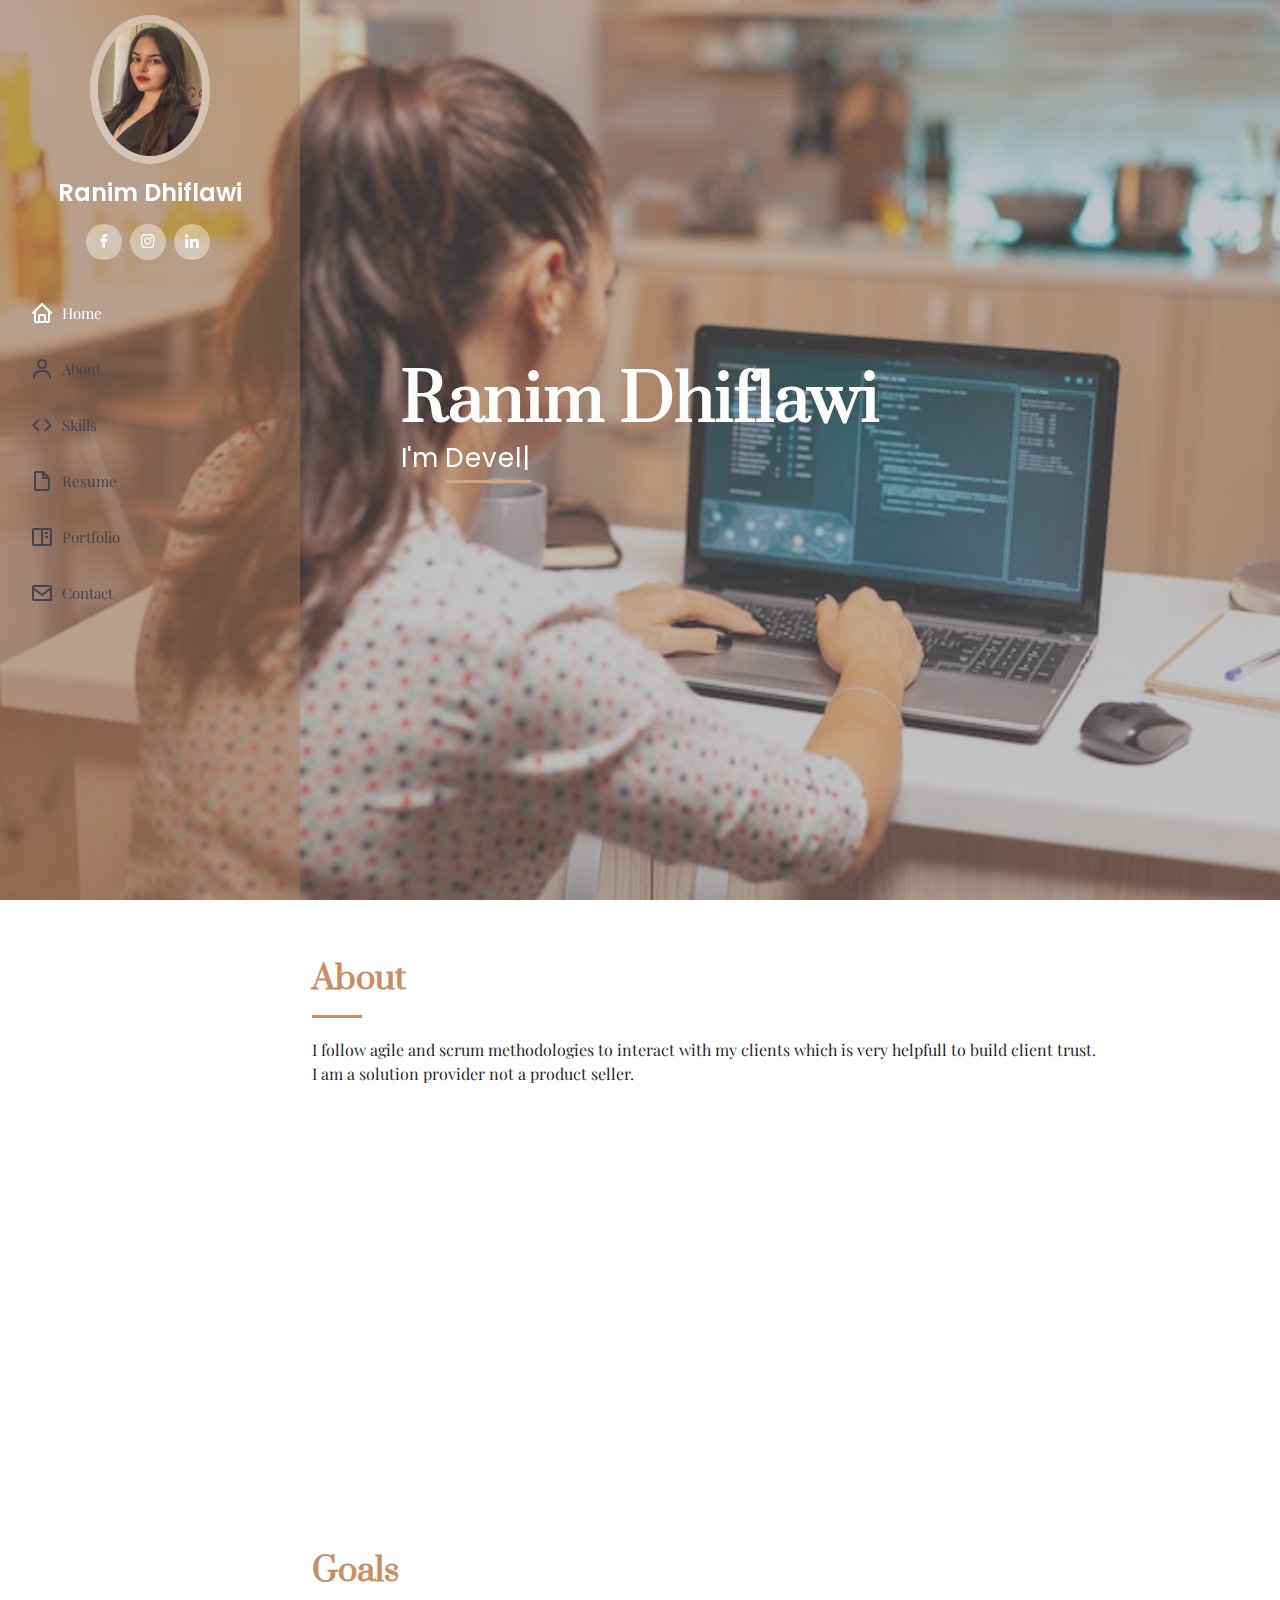
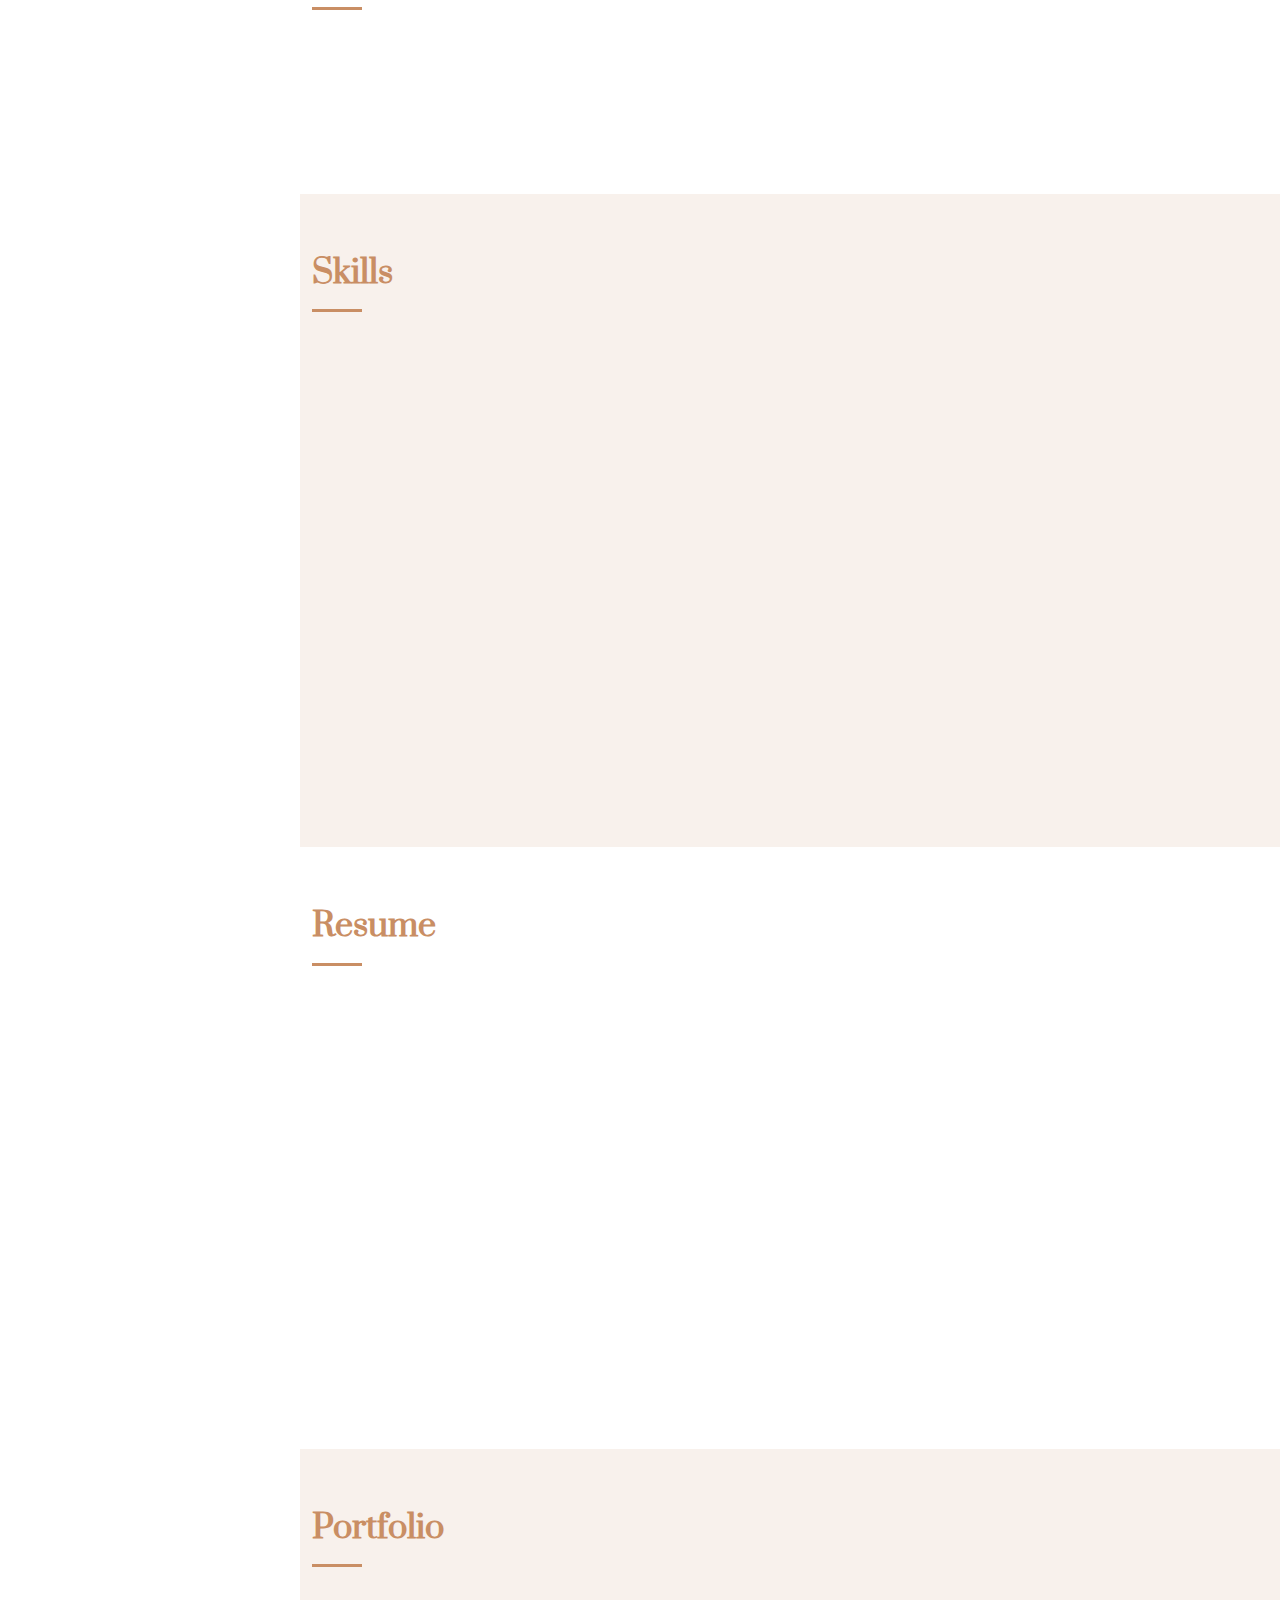
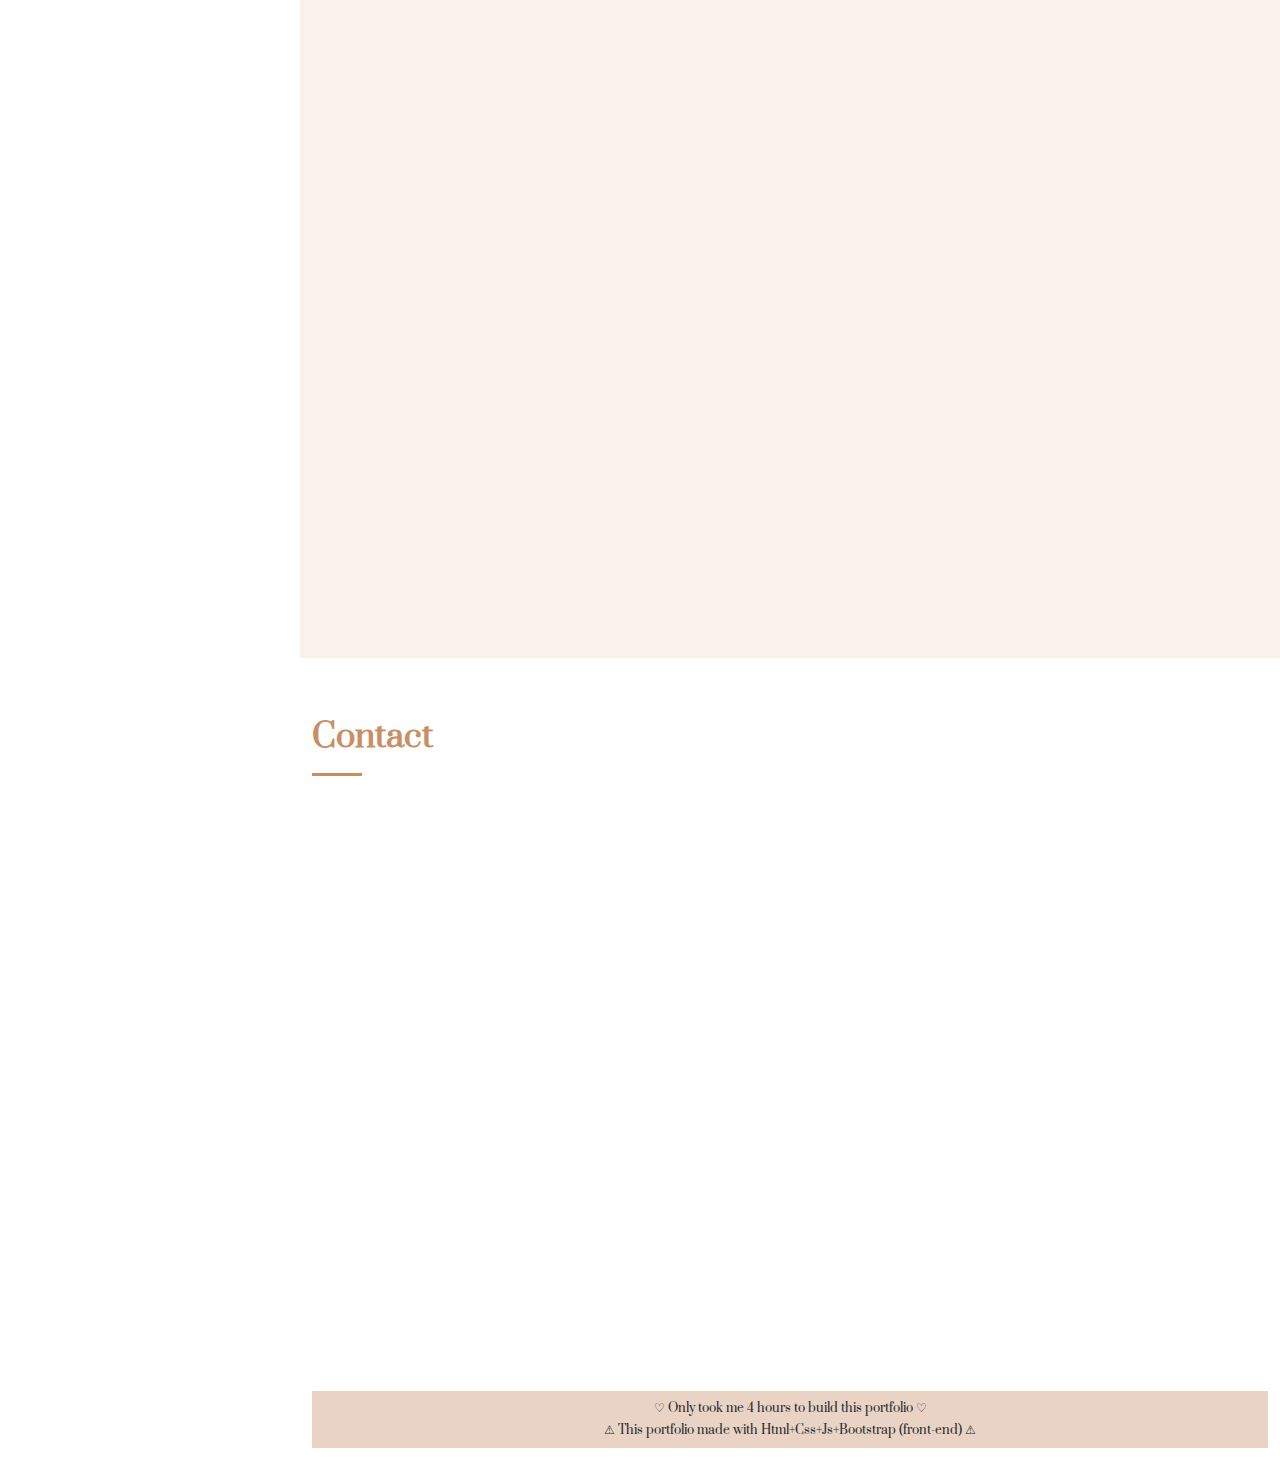
==== commit 7add05fa: "Update index.html" ====
--- a/index.html
+++ b/index.html
@@ -26,12 +26,6 @@
   <!-- Template Main CSS File -->
   <link href="assets/css/style.css" rel="stylesheet">
 
-  <!-- =======================================================
-  * Template Name: iPortfolio - v3.8.0
-  * Template URL: https://bootstrapmade.com/iportfolio-bootstrap-portfolio-websites-template/
-  * Author: BootstrapMade.com
-  * License: https://bootstrapmade.com/license/
-  ======================================================== -->
 </head>
 
 <body>
@@ -380,7 +374,7 @@
               <img src="assets/img/portfolio/portfolio-5.png" class="img-fluid" alt="">
               <div class="portfolio-links">
                 <a href="assets/img/portfolio/portfolio-5.png" data-gallery="portfolioGallery" class="portfolio-lightbox" title="Web 2"><i class="bx bx-plus"></i></a>
-                <a href="shop.html" title="More Details"><i class="bx bx-link"></i></a>
+                <a href="dailyshop.html" title="More Details"><i class="bx bx-link"></i></a>
               </div>
             </div>
           </div>
@@ -476,4 +470,4 @@
 
 </body>
 
-</html>+</html>
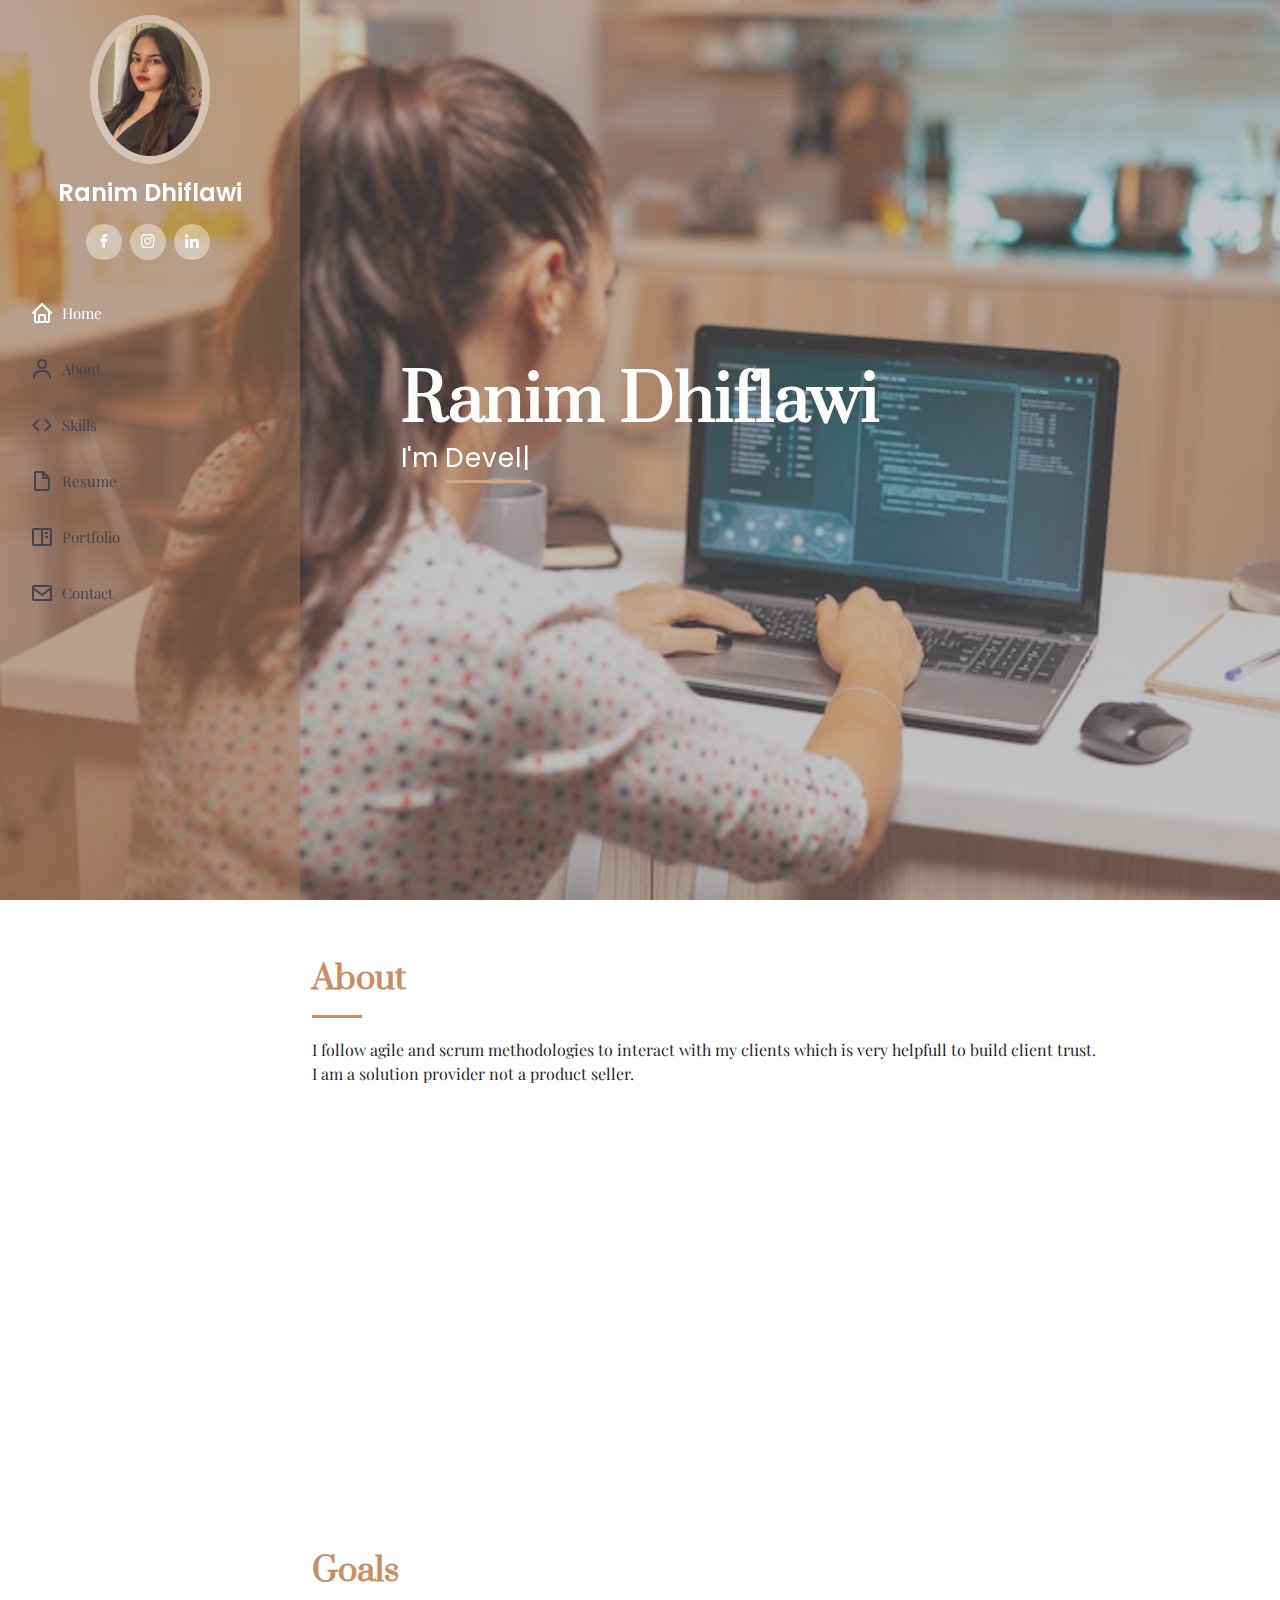
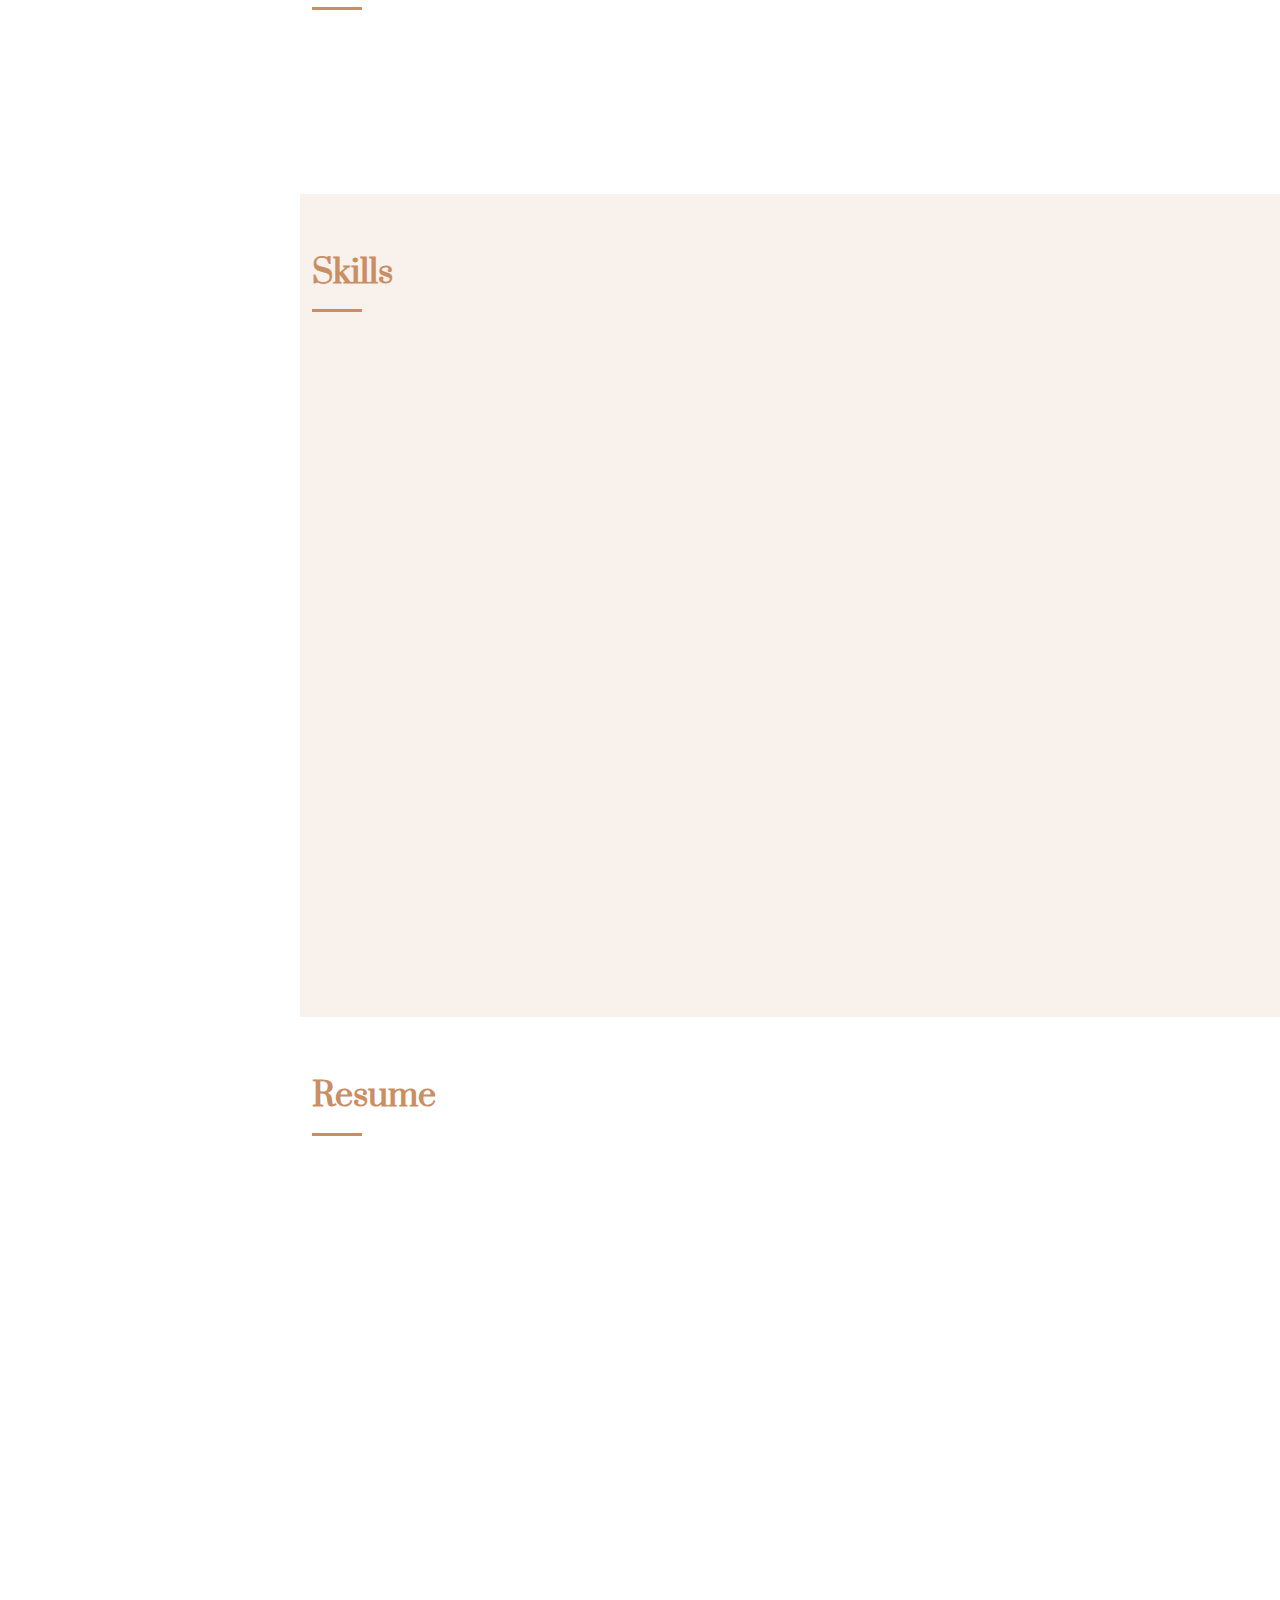
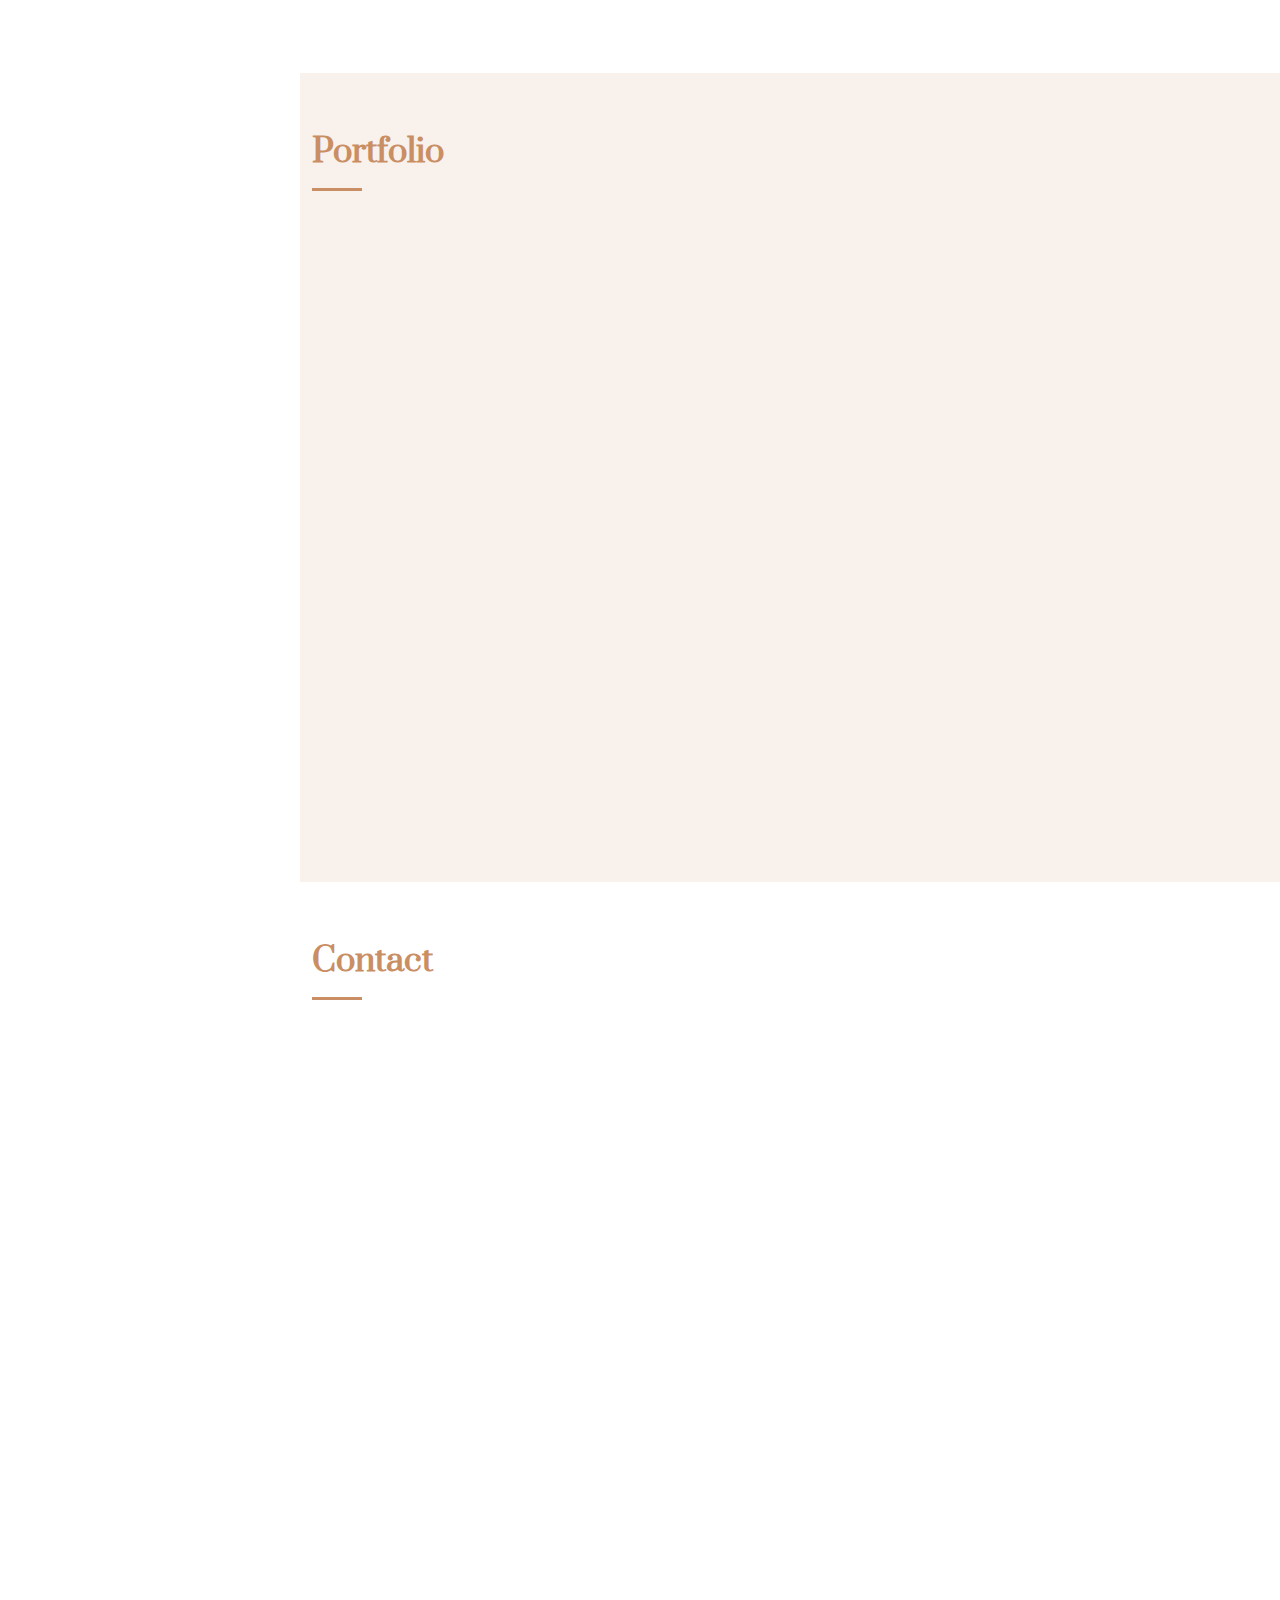
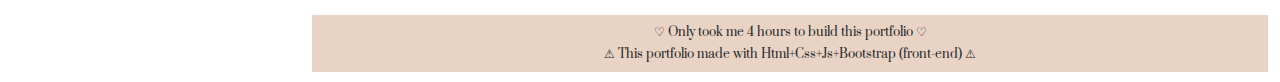
==== commit cdae6163: "Update index.html" ====
--- a/index.html
+++ b/index.html
@@ -64,7 +64,7 @@
   <section id="hero" class="d-flex flex-column justify-content-center align-items-center">
     <div class="hero-container" data-aos="fade-in">
       <h1>Ranim Dhiflawi</h1>
-      <p>I'm <span class="typed" data-typed-items="Developer,  Designer,  Freelancer"></span></p>
+      <p>I'm <span class="typed" data-typed-items="Developer,  UI/UX Designer,  Freelancer"></span></p>
     </div>
   </section><!-- End Hero -->
 
@@ -183,6 +183,18 @@
                 <div class="progress-bar" role="progressbar" aria-valuenow="70" aria-valuemin="0" aria-valuemax="100"></div>
               </div>
             </div>
+            <div class="progress">
+              <span class="skill">React Native<i class="val">90%</i></span>
+              <div class="progress-bar-wrap">
+                <div class="progress-bar" role="progressbar" aria-valuenow="90" aria-valuemin="0" aria-valuemax="100"></div>
+              </div>
+            </div>
+            <div class="progress">
+              <span class="skill">Figma<i class="val">90%</i></span>
+              <div class="progress-bar-wrap">
+                <div class="progress-bar" role="progressbar" aria-valuenow="90" aria-valuemin="0" aria-valuemax="90"></div>
+              </div>
+            </div>
 
           </div>
 
@@ -196,22 +208,35 @@
             </div>
 
             <div class="progress">
-              <span class="skill">UML <i class="val">95%</i></span>
+              <span class="skill">PHP <i class="val">95%</i></span>
               <div class="progress-bar-wrap">
                 <div class="progress-bar" role="progressbar" aria-valuenow="95" aria-valuemin="0" aria-valuemax="100"></div>
               </div>
             </div>
 
             <div class="progress">
-              <span class="skill">Photoshop <i class="val">50%</i></span>
-              <div class="progress-bar-wrap">
-                <div class="progress-bar" role="progressbar" aria-valuenow="50" aria-valuemin="0" aria-valuemax="100"></div>
-              </div>
-            </div>
-
-          </div>
-
-        </div>
+              <span class="skill">Android Studio <i class="val">80%</i></span>
+              <div class="progress-bar-wrap">
+                <div class="progress-bar" role="progressbar" aria-valuenow="80" aria-valuemin="0" aria-valuemax="100"></div>
+              </div>
+            </div>
+            <div class="progress">
+              <span class="skill">Flutter <i class="val">80%</i></span>
+              <div class="progress-bar-wrap">
+                <div class="progress-bar" role="progressbar" aria-valuenow="80" aria-valuemin="0" aria-valuemax="90"></div>
+              </div>
+            </div>
+            <div class="progress">
+              <span class="skill">Photoshop <i class="val">80%</i></span>
+              <div class="progress-bar-wrap">
+                <div class="progress-bar" role="progressbar" aria-valuenow="80" aria-valuemin="0" aria-valuemax="90"></div>
+              </div>
+            </div>
+
+          </div>
+
+        </div>
+        
      
         <div class="row no-gutters" >
           <div class="col-lg-4" data-aos="fade-up">
@@ -277,20 +302,26 @@
         <div class="row">
           <div class="col-lg-6" data-aos="fade-up">
         
-            <h3 class="resume-title">🧑‍🎓Education</h3>
+            <h3 class="resume-title">🎓Education</h3>
+            <div class="resume-item">
+              <h4>Software Engineering</h4>
+              <h5>ISSAT Sousse</h5>
+              <p>2023-Current</p>
+              
+            </div>
+            <div class="resume-item">
+              <h4>Master M1 Artificial Intelligence and IOT</h4>
+              <h5>ISSAT Mahdia</h5>
+              <p>2022-2023</p>
+              
+            </div>
             <div class="resume-item">
               <h4>Bachelor of Software Engineering</h4>
               <h5>ISSAT Sousse</h5>
               <p>2019-2022</p>
               
             </div>
-            <h3 class="resume-title">💼Training</h3>
-            <div class="resume-item">
-              <h4>Web Developer</h4>
-              <h5>ETC Tunisie</h5>
-              <p>2022</p>
-              
-            </div>
+           
           </div>
           <div class="col-lg-6" data-aos="fade-up" data-aos-delay="100">
             <h3 class="resume-title">🏆Professional Skills</h3>
@@ -302,7 +333,15 @@
               <h4>Certificate Django</h4>
               <h5>ITGATE group</h5>
             </div>
-          </div>
+            <h3 class="resume-title">💼Training</h3>
+            <div class="resume-item">
+              <h4>Web Developer-PFE</h4>
+              <h5>ETC Tunisie</h5>
+              <p>2022 </p>
+              
+            </div>
+          </div>
+          
         </div>
 
       </div>
@@ -322,7 +361,7 @@
               <li data-filter="*" class="filter-active">All</li>
               <li data-filter=".filter-web">Web</li>
               <li data-filter=".filter-mobile">Mobile</li>
-              <li data-filter=".filter-design">Design</li>
+              <li data-filter=".filter-design">UX/UI Design</li>
             </ul>
           </div>
         </div>
@@ -333,7 +372,7 @@
             <div class="portfolio-wrap">
               <img src="assets/img/portfolio/portfolio-1.png" class="img-fluid" alt="">
               <div class="portfolio-links">
-                <a href="assets/img/portfolio/portfolio-1.png" data-gallery="portfolioGallery" class="portfolio-lightbox" title="App 1"><i class="bx bx-plus"></i></a>
+                <a href="assets/img/portfolio/portfolio-1.png" data-gallery="portfolioGallery" class="portfolio-lightbox" title="Service"><i class="bx bx-plus"></i></a>
                 <a href="tedalel.html" title="More Details"><i class="bx bx-link"></i></a>
               </div>
             </div>
@@ -343,7 +382,7 @@
             <div class="portfolio-wrap">
               <img src="assets/img/portfolio/portfolio-2.png" class="img-fluid" alt="">
               <div class="portfolio-links">
-                <a href="assets/img/portfolio/portfolio-2.png" data-gallery="portfolioGallery" class="portfolio-lightbox" title="Web 3"><i class="bx bx-plus"></i></a>
+                <a href="assets/img/portfolio/portfolio-2.png" data-gallery="portfolioGallery" class="portfolio-lightbox" title="Movies Streaming"><i class="bx bx-plus"></i></a>
                 <a href="moviespree.html" title="More Details"><i class="bx bx-link"></i></a>
               </div>
             </div>
@@ -353,7 +392,7 @@
             <div class="portfolio-wrap">
               <img src="assets/img/portfolio/portfolio-3.jpg" class="img-fluid" alt="">
               <div class="portfolio-links">
-                <a href="assets/img/portfolio/portfolio-3.jpg" data-gallery="portfolioGallery" class="portfolio-lightbox" title="App 2"><i class="bx bx-plus"></i></a>
+                <a href="assets/img/portfolio/portfolio-3.jpg" data-gallery="portfolioGallery" class="portfolio-lightbox" title="Freelancing Website"><i class="bx bx-plus"></i></a>
                 <a href="perpro.html" title="More Details"><i class="bx bx-link"></i></a>
               </div>
             </div>
@@ -363,7 +402,7 @@
             <div class="portfolio-wrap">
               <img src="assets/img/portfolio/portfolio-4.png" class="img-fluid" alt="">
               <div class="portfolio-links">
-                <a href="assets/img/portfolio/portfolio-4.png" data-gallery="portfolioGallery" class="portfolio-lightbox" title="Card 2"><i class="bx bx-plus"></i></a>
+                <a href="assets/img/portfolio/portfolio-4.png" data-gallery="portfolioGallery" class="portfolio-lightbox" title="Song Player"><i class="bx bx-plus"></i></a>
                 <a href="doremi.html" title="More Details"><i class="bx bx-link"></i></a>
               </div>
             </div>
@@ -373,25 +412,20 @@
             <div class="portfolio-wrap">
               <img src="assets/img/portfolio/portfolio-5.png" class="img-fluid" alt="">
               <div class="portfolio-links">
-                <a href="assets/img/portfolio/portfolio-5.png" data-gallery="portfolioGallery" class="portfolio-lightbox" title="Web 2"><i class="bx bx-plus"></i></a>
+                <a href="assets/img/portfolio/portfolio-5.png" data-gallery="portfolioGallery" class="portfolio-lightbox" title="E-commerce"><i class="bx bx-plus"></i></a>
                 <a href="dailyshop.html" title="More Details"><i class="bx bx-link"></i></a>
               </div>
             </div>
           </div>
-
           <div class="col-lg-4 col-md-6 portfolio-item filter-design">
             <div class="portfolio-wrap">
-              <img src="assets/img/portfolio/portfolio-6.jpg" class="img-fluid" alt="">
+              <img src="assets/img/portfolio/portfolio-quiz.png" class="img-fluid" alt="">
               <div class="portfolio-links">
-                <a href="assets/img/portfolio/portfolio-6.jpg" data-gallery="portfolioGallery" class="portfolio-lightbox" title="App 3"><i class="bx bx-plus"></i></a>
-                <a href="design.html" title="More Details"><i class="bx bx-link"></i></a>
-              </div>
-            </div>
-          </div>
-
-          
-
-         
+                <a href="assets/img/portfolio/portfolio-quiz.png" data-gallery="portfolioGallery" class="portfolio-lightbox" title="Quizz Platform"><i class="bx bx-plus"></i></a>
+                <a href="quiz.html" title="More Details"><i class="bx bx-link"></i></a>
+              </div>
+            </div>
+          </div>
 
         </div>
 
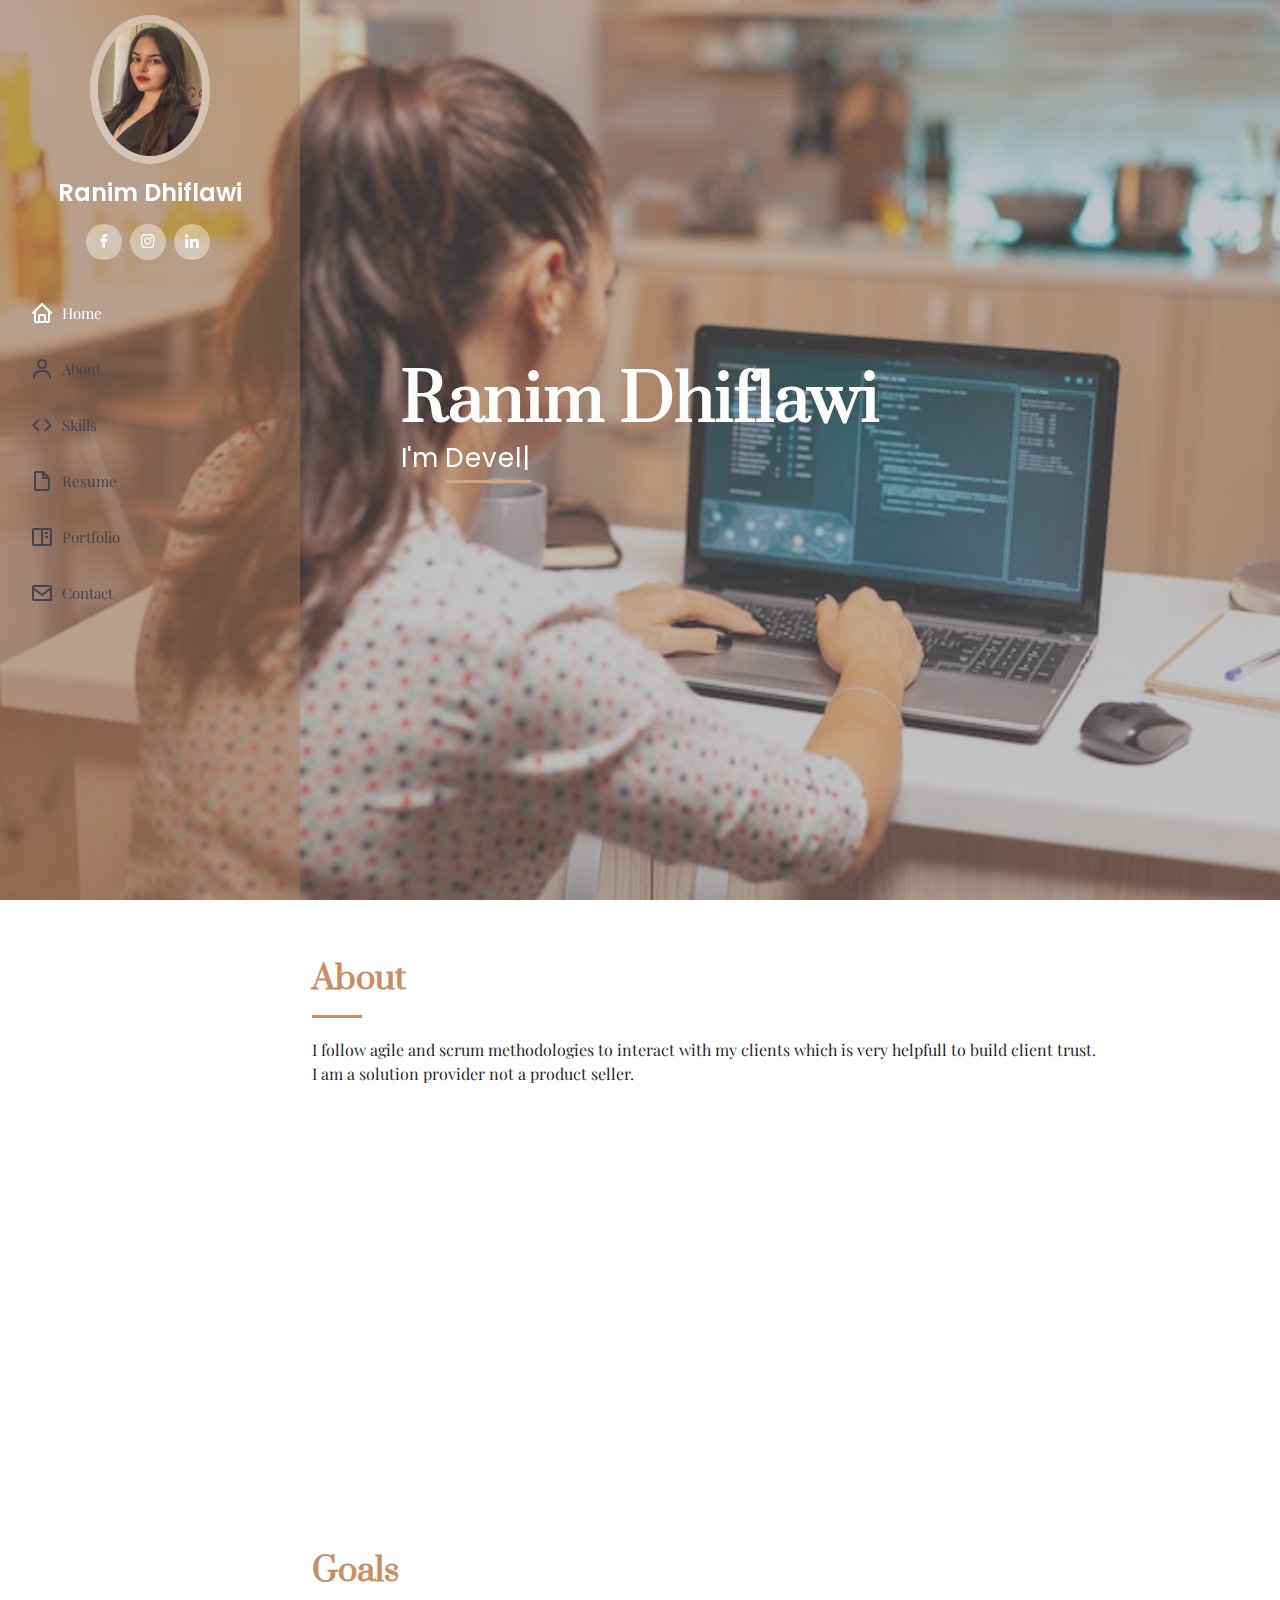
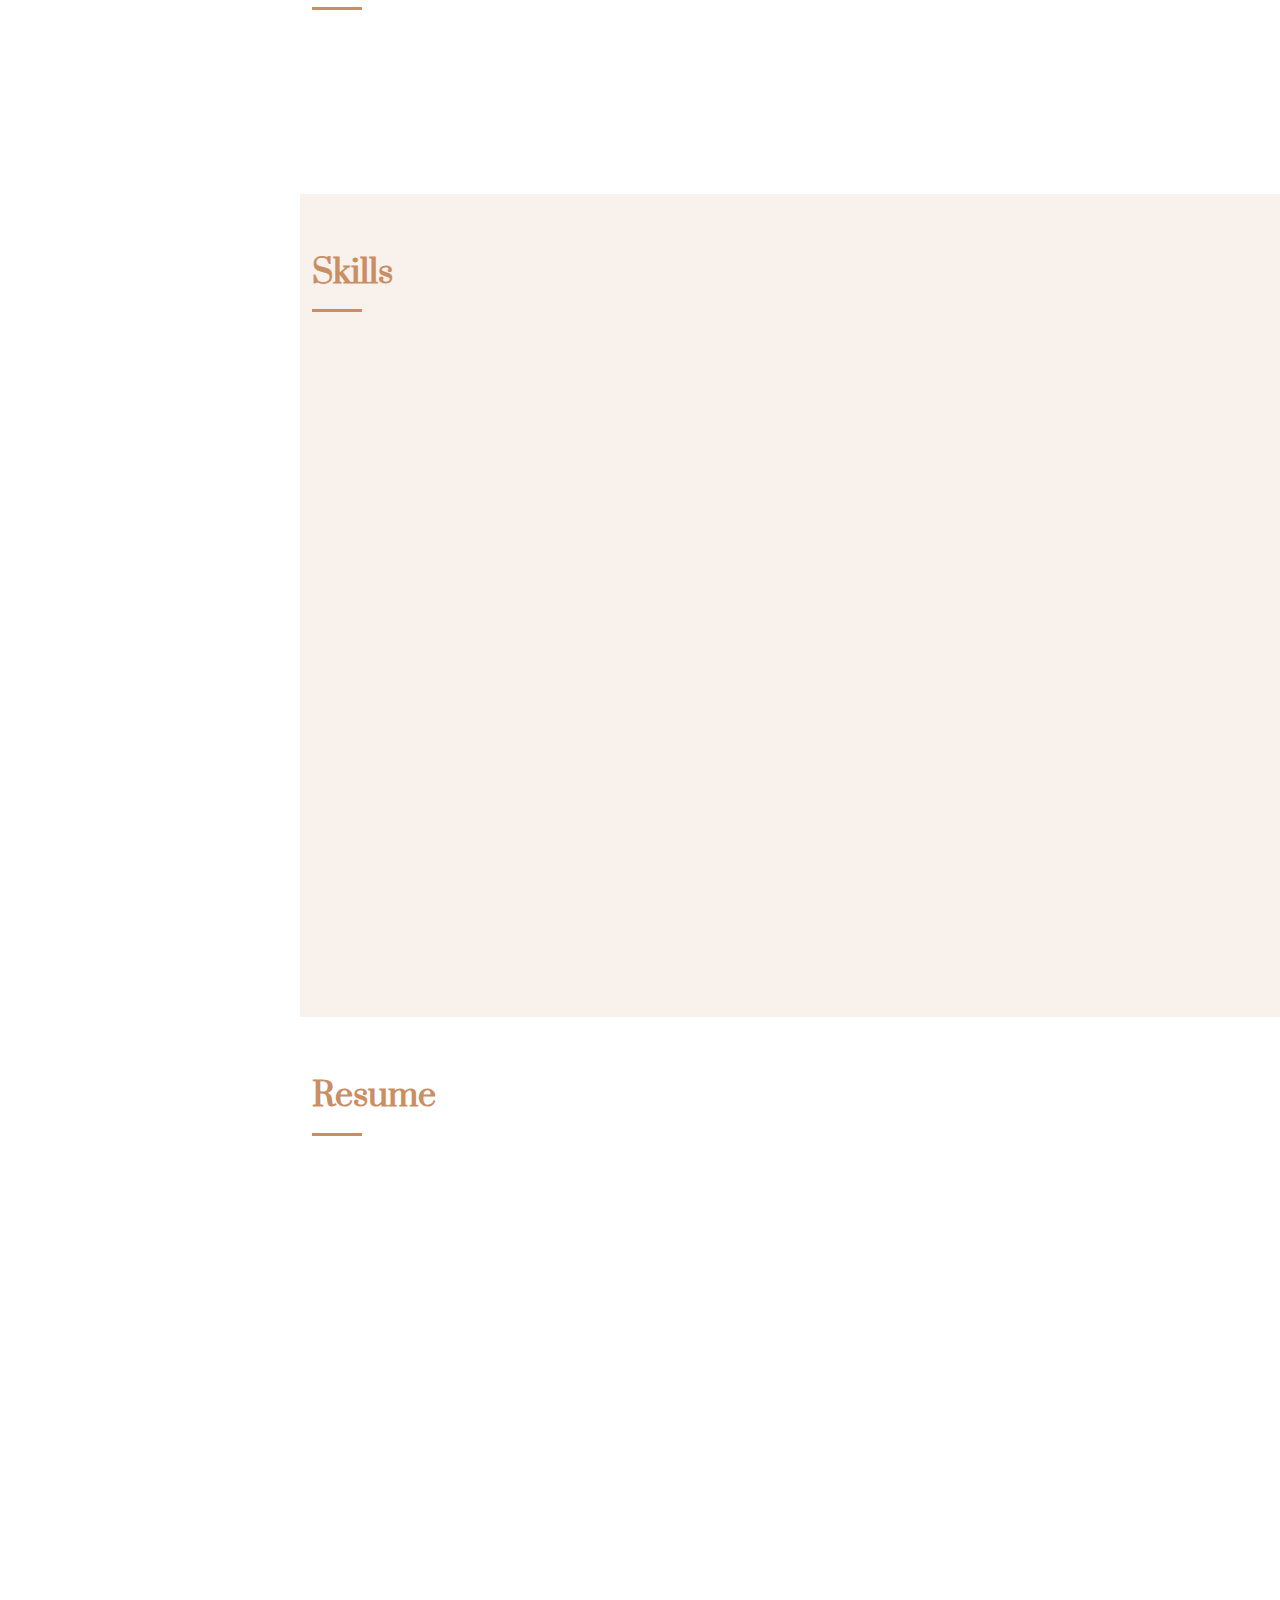
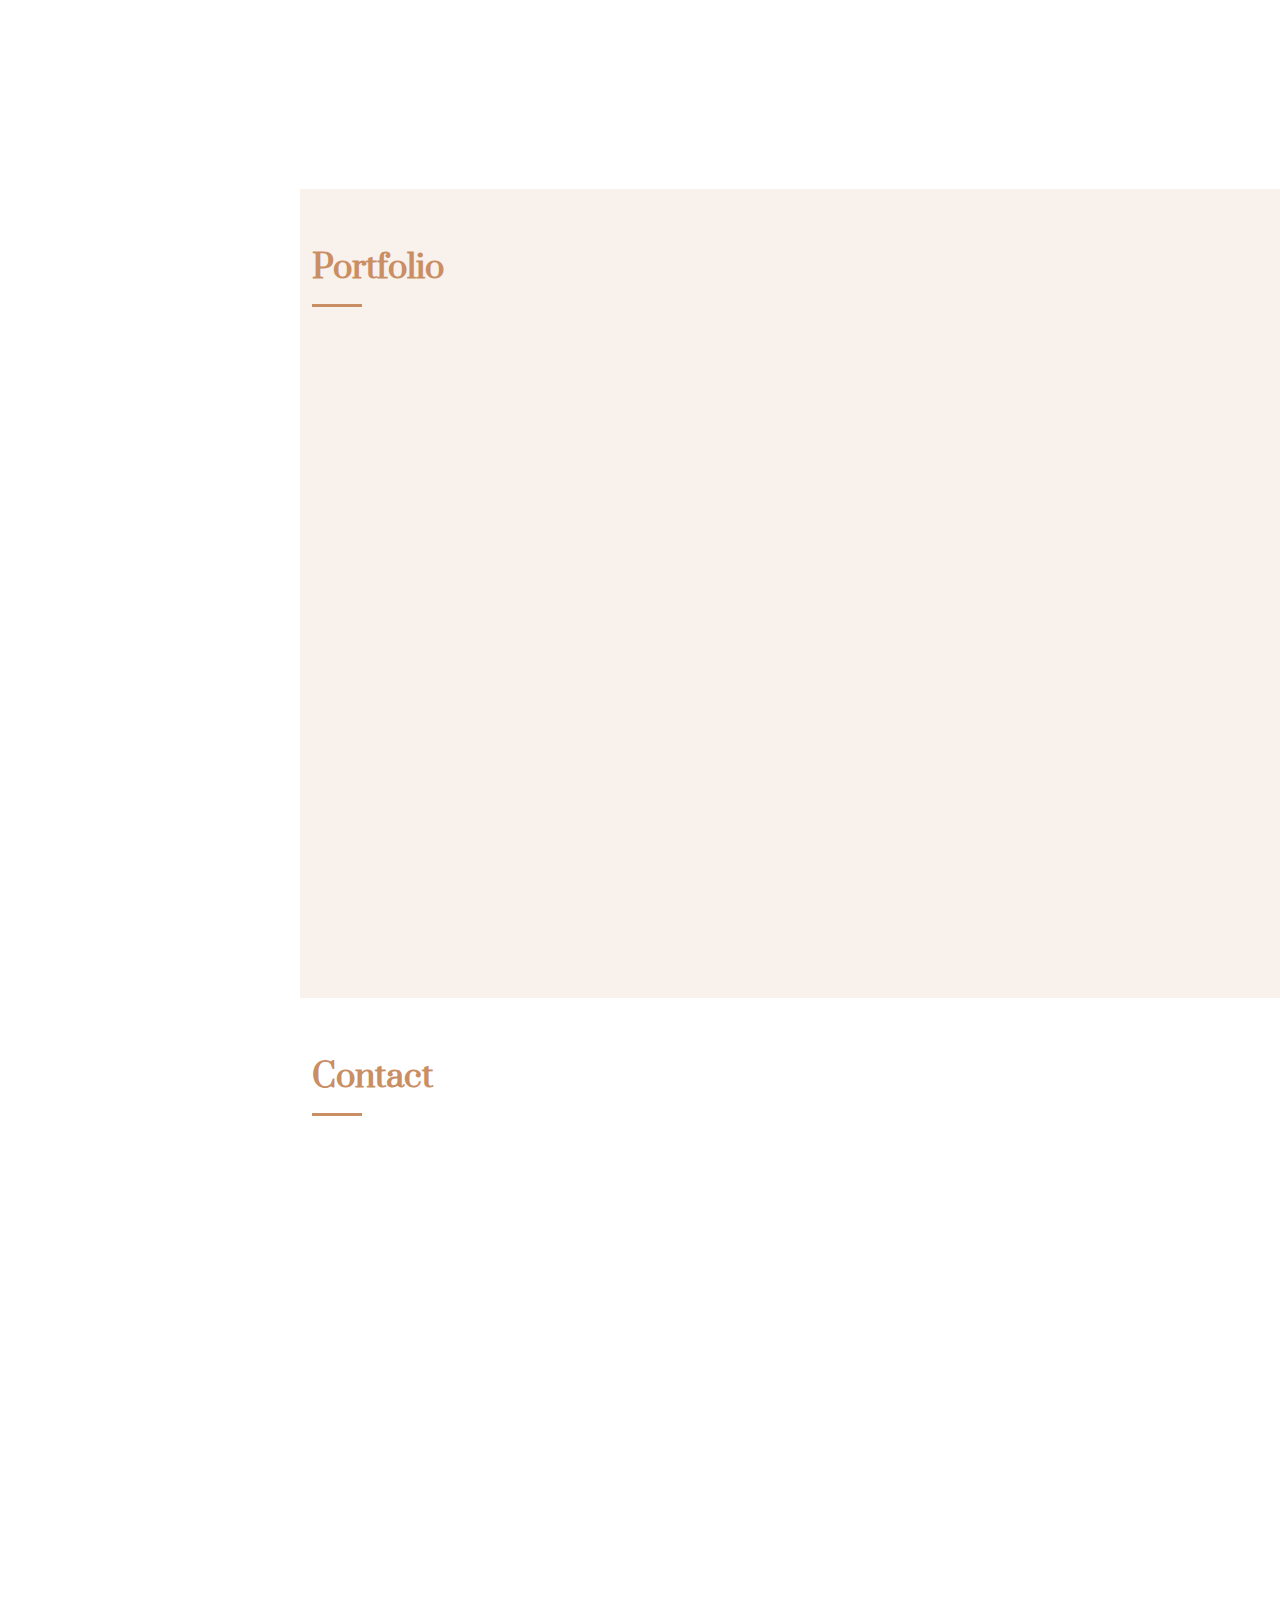
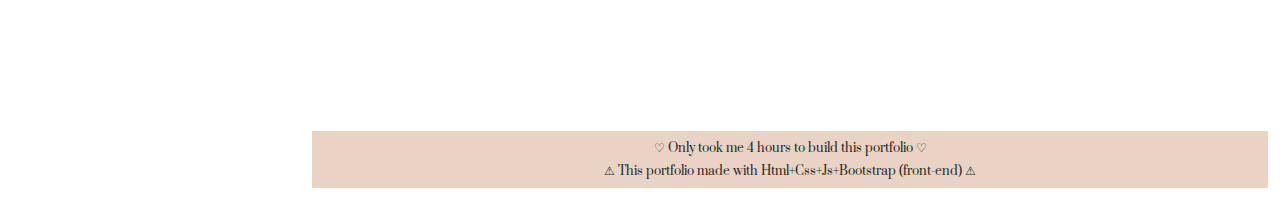
==== commit 12f65704: "Update index.html" ====
--- a/index.html
+++ b/index.html
@@ -164,21 +164,21 @@
           <div class="col-lg-6" data-aos="fade-up">
 
             <div class="progress">
-              <span class="skill">HTML <i class="val">90%</i></span>
+              <span class="skill">HTML/CSS<i class="val">90%</i></span>
               <div class="progress-bar-wrap">
                 <div class="progress-bar" role="progressbar" aria-valuenow="90" aria-valuemin="0" aria-valuemax="90"></div>
               </div>
             </div>
 
             <div class="progress">
-              <span class="skill">CSS <i class="val">90%</i></span>
+              <span class="skill">JavaScript <i class="val">90%</i></span>
               <div class="progress-bar-wrap">
                 <div class="progress-bar" role="progressbar" aria-valuenow="90" aria-valuemin="0" aria-valuemax="100"></div>
               </div>
             </div>
 
             <div class="progress">
-              <span class="skill">JavaScript <i class="val">70%</i></span>
+              <span class="skill">Angular/Springboot <i class="val">70%</i></span>
               <div class="progress-bar-wrap">
                 <div class="progress-bar" role="progressbar" aria-valuenow="70" aria-valuemin="0" aria-valuemax="100"></div>
               </div>
@@ -201,7 +201,7 @@
           <div class="col-lg-6" data-aos="fade-up" data-aos-delay="100">
 
             <div class="progress">
-              <span class="skill">Django <i class="val">80%</i></span>
+              <span class="skill">Python Django <i class="val">80%</i></span>
               <div class="progress-bar-wrap">
                 <div class="progress-bar" role="progressbar" aria-valuenow="80" aria-valuemin="0" aria-valuemax="100"></div>
               </div>
@@ -334,11 +334,16 @@
               <h5>ITGATE group</h5>
             </div>
             <h3 class="resume-title">💼Training</h3>
+             <div class="resume-item">
+              <h4>Mobile Developer</h4>
+              <h5>Nofalseo Egypt</h5>
+              <p>2023</p>
+              
+            </div>
             <div class="resume-item">
               <h4>Web Developer-PFE</h4>
               <h5>ETC Tunisie</h5>
               <p>2022 </p>
-              
             </div>
           </div>
           
